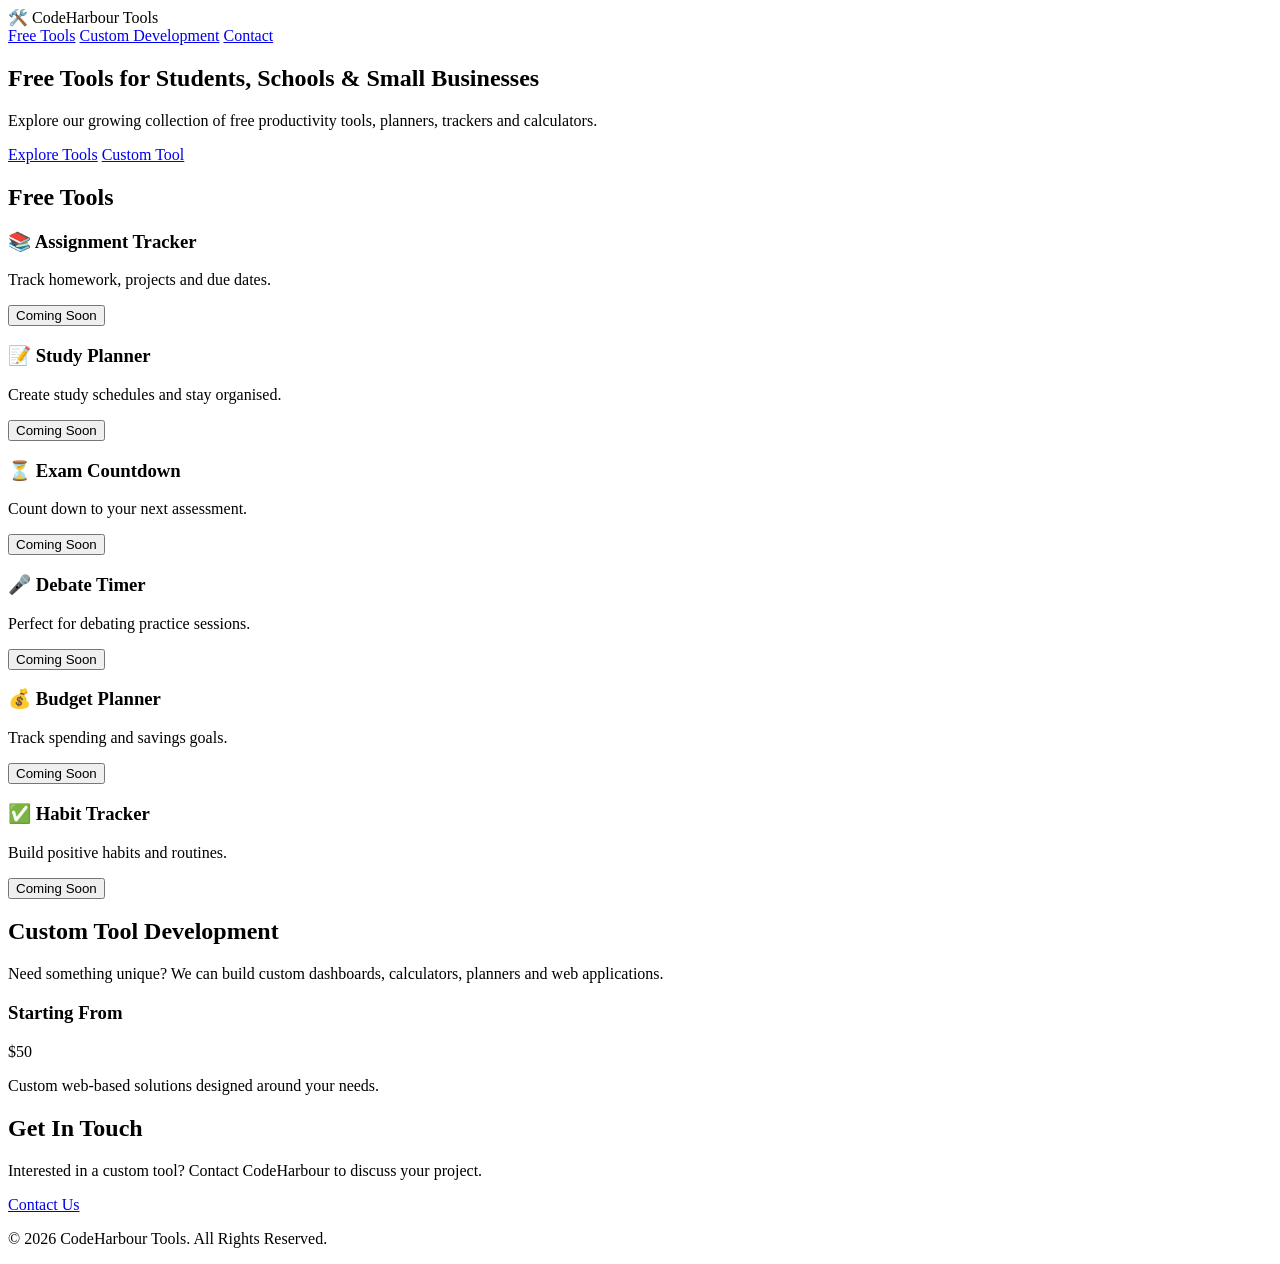
==== index.html @ 75b8cf24 "Create index.html" ====
<!DOCTYPE html>
<html lang="en">
<head>
    <meta charset="UTF-8">
    <meta name="viewport" content="width=device-width, initial-scale=1.0">
    <title>CodeHarbour Tools</title>
    <link rel="stylesheet" href="style.css">
</head>
<body>

    <header>
        <div class="logo">🛠️ CodeHarbour Tools</div>

        <nav>
            <a href="#tools">Free Tools</a>
            <a href="#custom">Custom Development</a>
            <a href="#contact">Contact</a>
        </nav>
    </header>

    <section class="hero">
        <h1>Free Tools for Students, Schools & Small Businesses</h1>

        <p>
            Explore our growing collection of free productivity tools,
            planners, trackers and calculators.
        </p>

        <div class="hero-buttons">
            <a href="#tools" class="btn">Explore Tools</a>
            <a href="#custom" class="btn secondary">Custom Tool</a>
        </div>
    </section>

    <section id="tools" class="section">
        <h2>Free Tools</h2>

        <div class="tool-grid">

            <div class="card">
                <h3>📚 Assignment Tracker</h3>
                <p>Track homework, projects and due dates.</p>
                <button>Coming Soon</button>
            </div>

            <div class="card">
                <h3>📝 Study Planner</h3>
                <p>Create study schedules and stay organised.</p>
                <button>Coming Soon</button>
            </div>

            <div class="card">
                <h3>⏳ Exam Countdown</h3>
                <p>Count down to your next assessment.</p>
                <button>Coming Soon</button>
            </div>

            <div class="card">
                <h3>🎤 Debate Timer</h3>
                <p>Perfect for debating practice sessions.</p>
                <button>Coming Soon</button>
            </div>

            <div class="card">
                <h3>💰 Budget Planner</h3>
                <p>Track spending and savings goals.</p>
                <button>Coming Soon</button>
            </div>

            <div class="card">
                <h3>✅ Habit Tracker</h3>
                <p>Build positive habits and routines.</p>
                <button>Coming Soon</button>
            </div>

        </div>
    </section>

    <section id="custom" class="section custom">
        <h2>Custom Tool Development</h2>

        <p>
            Need something unique? We can build custom dashboards,
            calculators, planners and web applications.
        </p>

        <div class="pricing-card">
            <h3>Starting From</h3>
            <div class="price">$50</div>
            <p>Custom web-based solutions designed around your needs.</p>
        </div>
    </section>

    <section id="contact" class="section">
        <h2>Get In Touch</h2>

        <p>
            Interested in a custom tool?
            Contact CodeHarbour to discuss your project.
        </p>

        <a class="contact-btn" href="mailto:your@email.com">
            Contact Us
        </a>
    </section>

    <footer>
        <p>© 2026 CodeHarbour Tools. All Rights Reserved.</p>
    </footer>

</body>
</html>
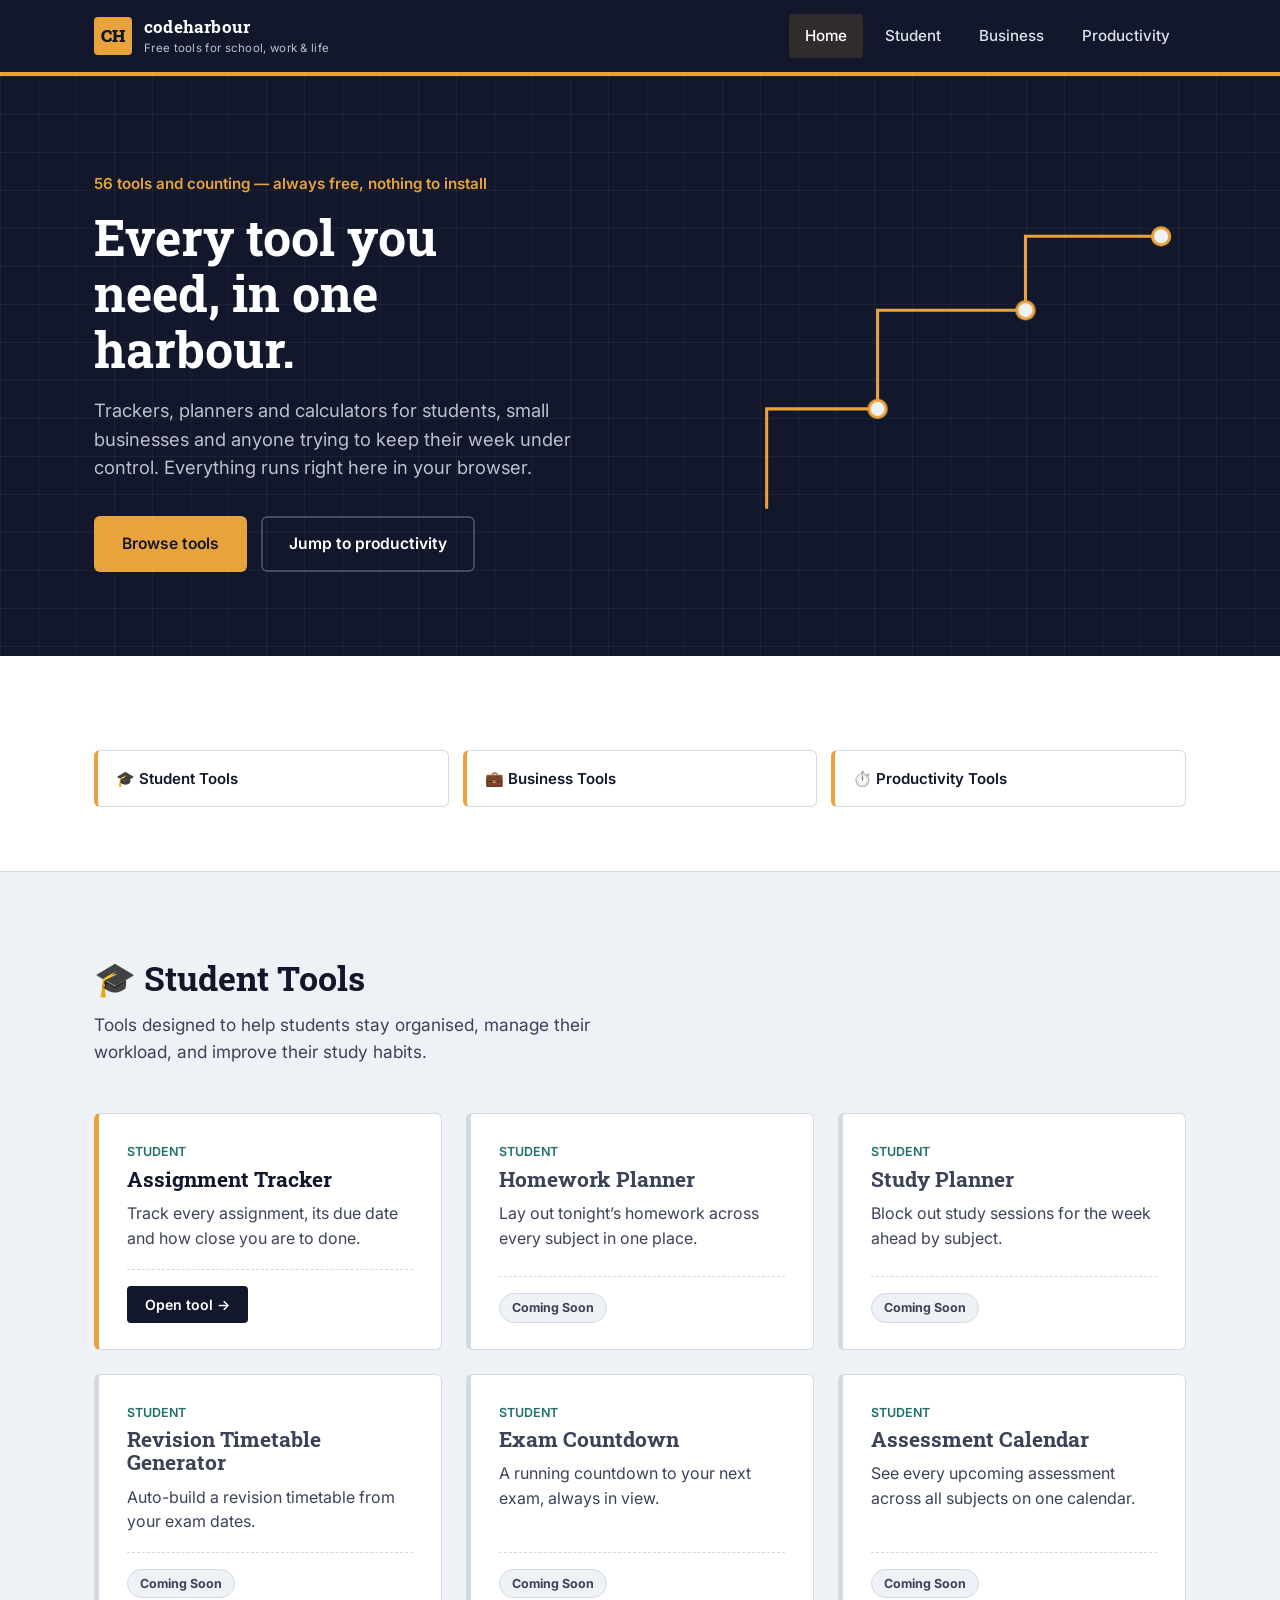
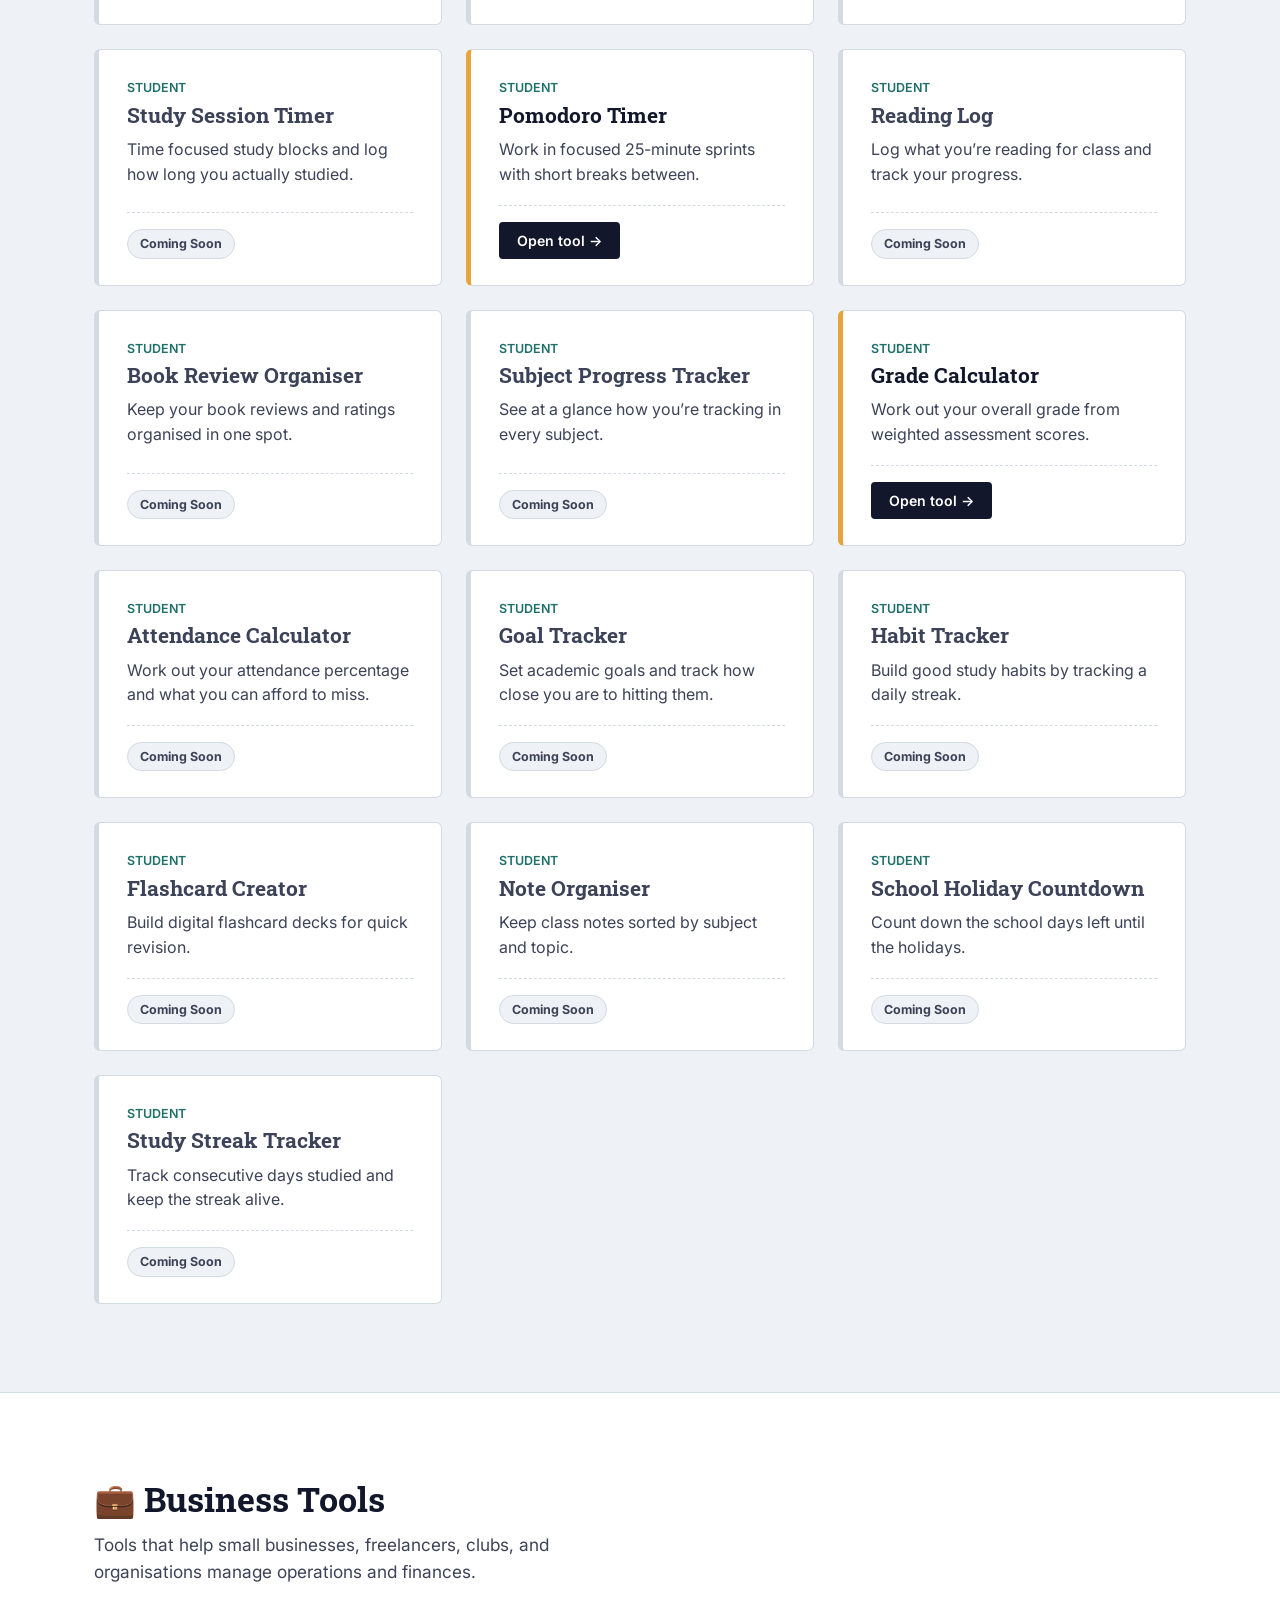
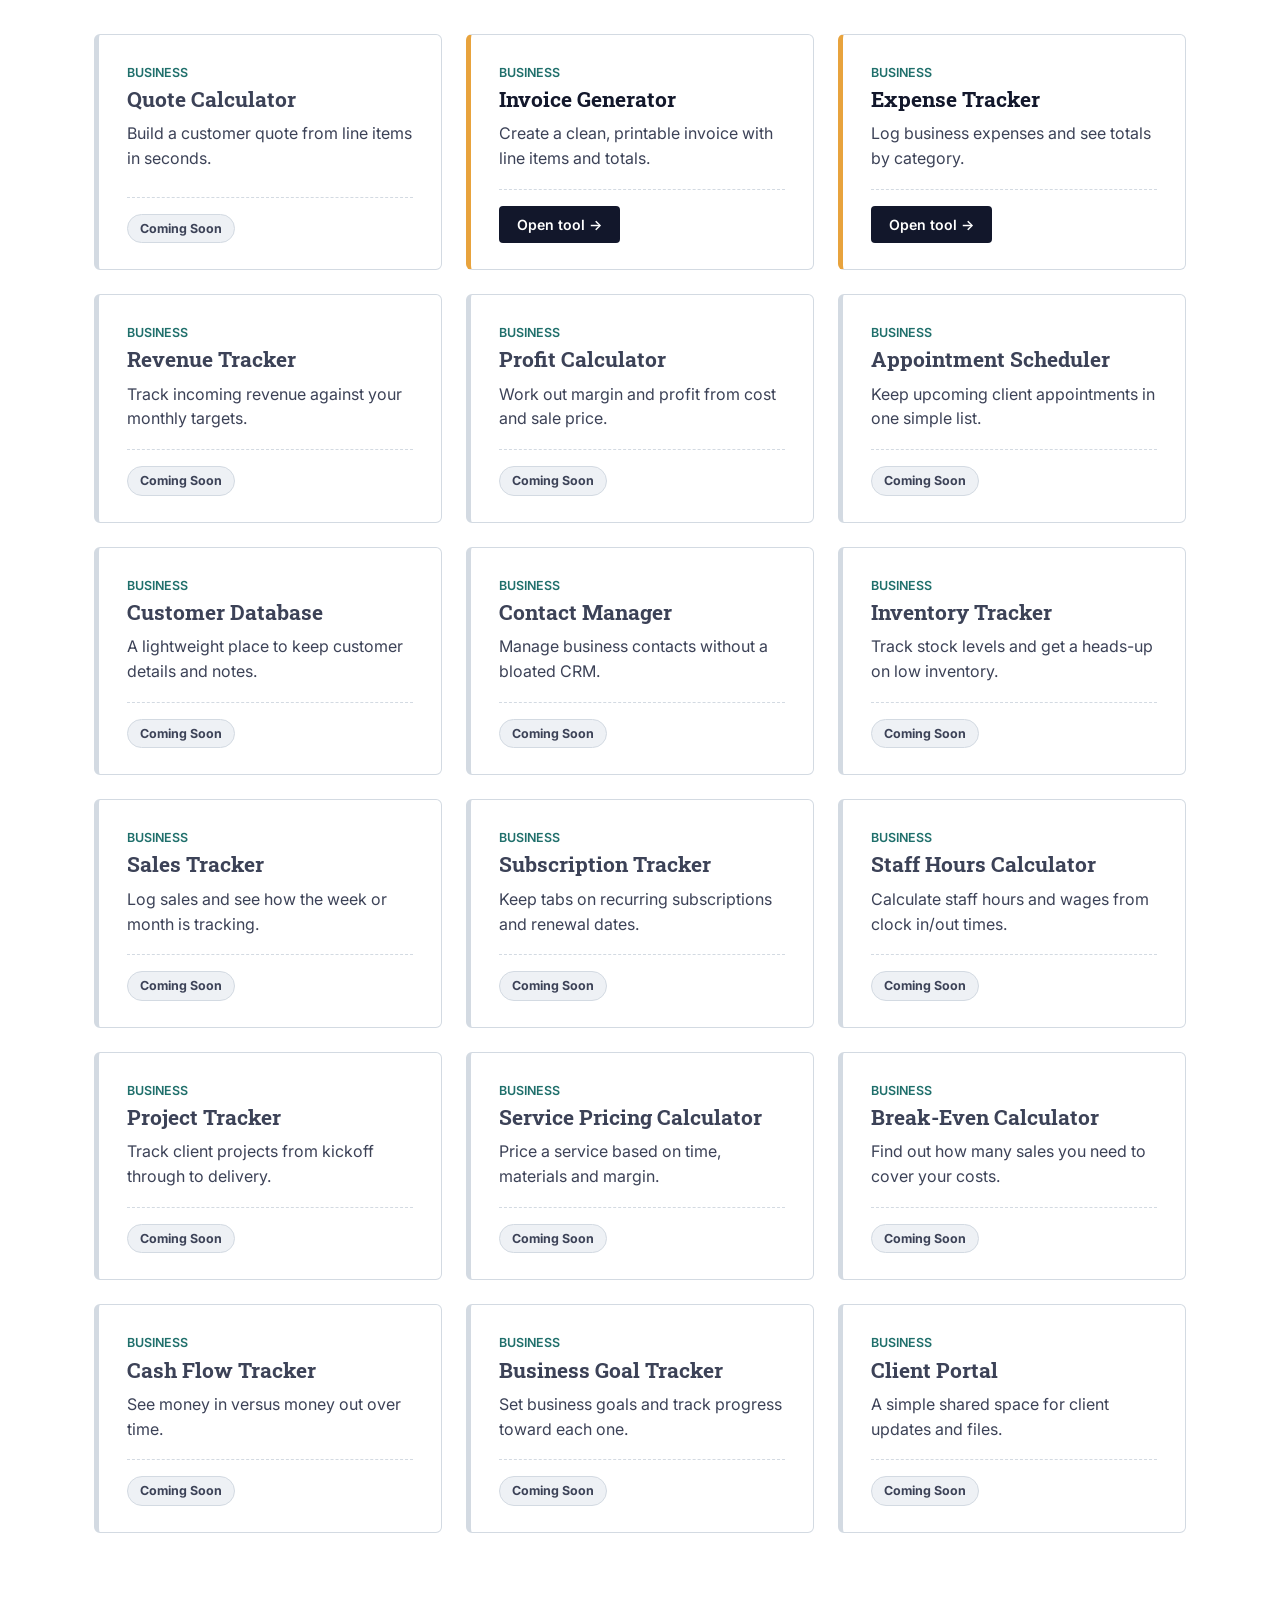
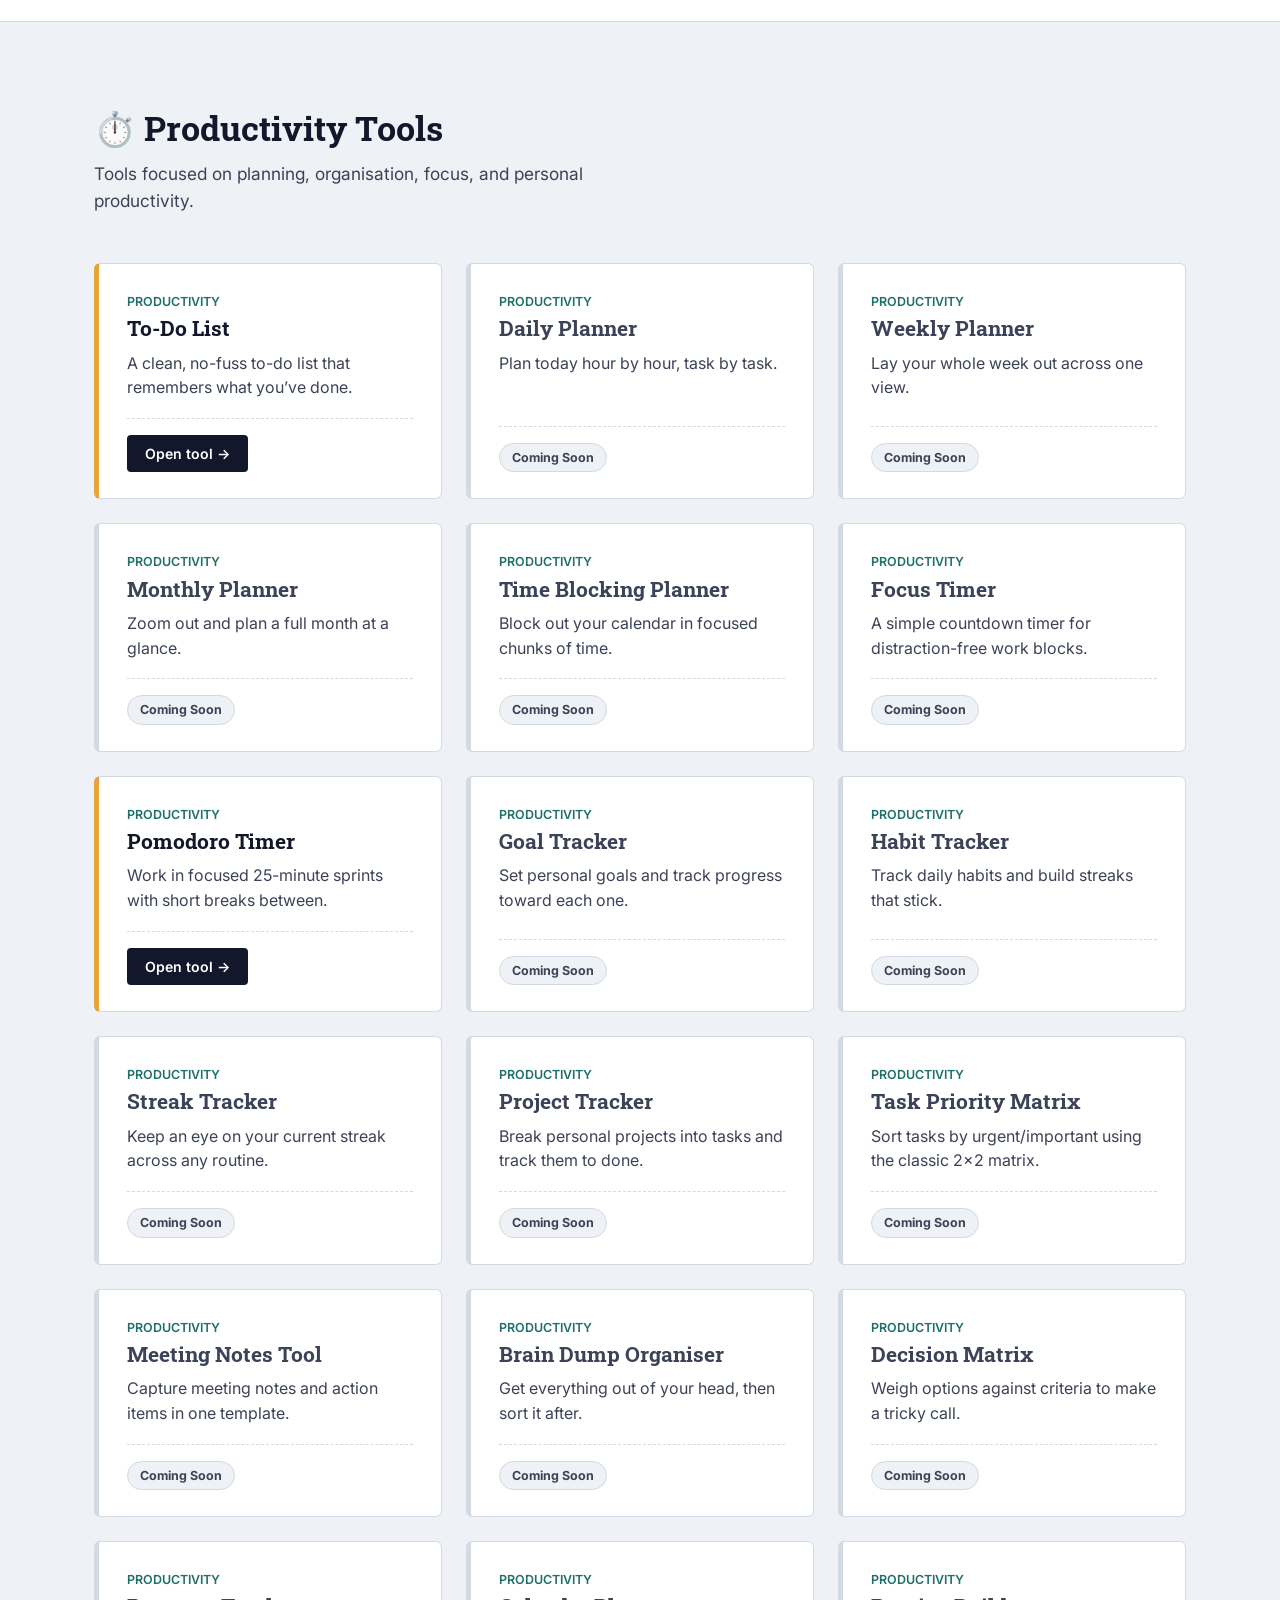
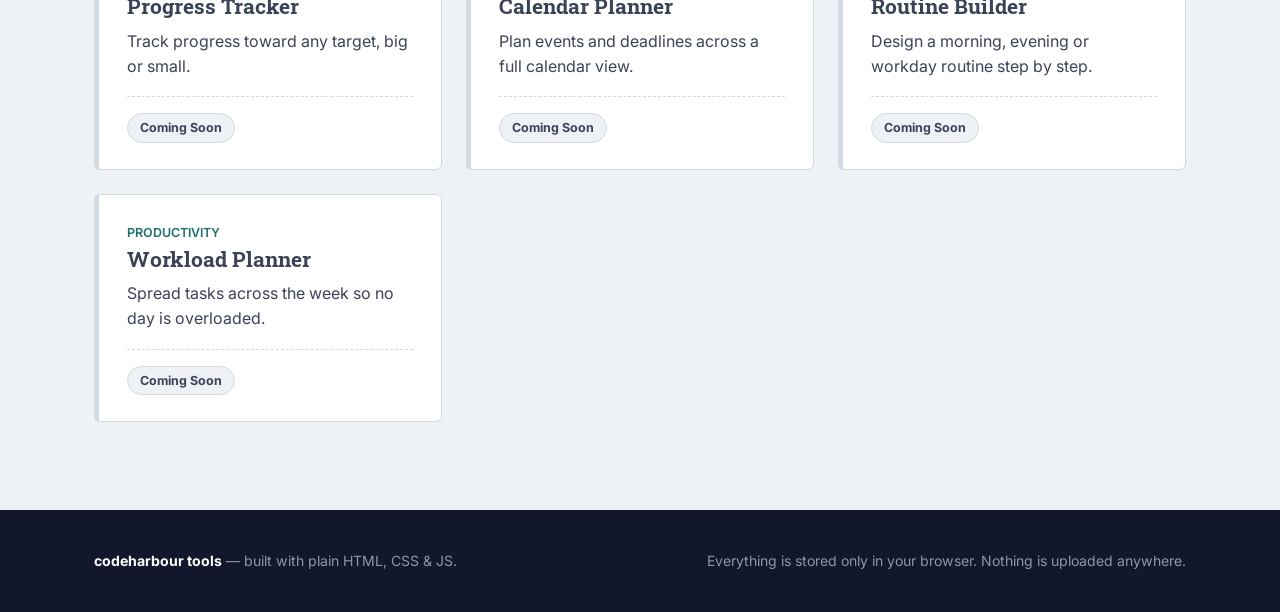
==== commit 37beb1a6: "Add files via upload" ====
--- a/index.html
+++ b/index.html
@@ -1,112 +1,116 @@
 <!DOCTYPE html>
 <html lang="en">
 <head>
-    <meta charset="UTF-8">
-    <meta name="viewport" content="width=device-width, initial-scale=1.0">
-    <title>CodeHarbour Tools</title>
-    <link rel="stylesheet" href="style.css">
+<meta charset="UTF-8">
+<meta name="viewport" content="width=device-width, initial-scale=1.0">
+<title>codeharbour tools — free trackers, planners &amp; calculators</title>
+<meta name="description" content="Free browser-based tools for students, small businesses and anyone who wants their day organised. No sign-up, nothing saved to a server.">
+<link rel="stylesheet" href="style.css">
 </head>
 <body>
 
-    <header>
-        <div class="logo">🛠️ CodeHarbour Tools</div>
+<header class="nameplate">
+    <div class="container">
+        <a href="#top" class="brand">
+            <span class="brand-mark">CH</span>
+            <span class="brand-name">codeharbour<span>Free tools for school, work &amp; life</span></span>
+        </a>
+        <button class="nav-toggle" aria-label="Open menu" aria-expanded="false">☰</button>
+        <ul class="nav-links">
+            <li><a href="#top" aria-current="page">Home</a></li>
+            <li><a href="#student">Student</a></li>
+            <li><a href="#business">Business</a></li>
+            <li><a href="#productivity">Productivity</a></li>
+        </ul>
+    </div>
+</header>
 
-        <nav>
-            <a href="#tools">Free Tools</a>
-            <a href="#custom">Custom Development</a>
-            <a href="#contact">Contact</a>
-        </nav>
-    </header>
+<section class="hero" id="top">
+    <div class="blueprint-grid" aria-hidden="true"></div>
+    <div class="container">
+        <div class="hero-copy">
+            <p class="eyebrow-note">56 tools and counting — always free, nothing to install</p>
+            <h1>Every tool you need, in one harbour.</h1>
+            <p class="lede">Trackers, planners and calculators for students, small businesses and anyone trying to keep their week under control. Everything runs right here in your browser.</p>
+            <div class="hero-buttons">
+                <a href="#student" class="btn btn-primary">Browse tools</a>
+                <a href="#productivity" class="btn btn-outline">Jump to productivity</a>
+            </div>
+        </div>
+        <div class="trace-wrap" aria-hidden="true">
+            <svg viewBox="0 0 360 300" xmlns="http://www.w3.org/2000/svg">
+                <path class="trace-line" d="M20 260 L20 180 L110 180 L110 100 L230 100 L230 40 L340 40" />
+                <circle class="trace-node n1" cx="110" cy="180" r="7"/>
+                <circle class="trace-node n2" cx="230" cy="100" r="7"/>
+                <circle class="trace-node n3" cx="340" cy="40" r="7"/>
+            </svg>
+        </div>
+    </div>
+</section>
 
-    <section class="hero">
-        <h1>Free Tools for Students, Schools & Small Businesses</h1>
+<section class="section-tight" style="background:var(--paper-raised); border-bottom:1px solid var(--line);">
+    <div class="container service-picker">
+        <div class="service-picker-grid">
+            <a href="#student">🎓 Student Tools</a>
+            <a href="#business">💼 Business Tools</a>
+            <a href="#productivity">⏱️ Productivity Tools</a>
+        </div>
+    </div>
+</section>
 
-        <p>
-            Explore our growing collection of free productivity tools,
-            planners, trackers and calculators.
-        </p>
+<section class="section" id="student">
+    <div class="container">
+        <div class="section-head">
+            <h2>🎓 Student Tools</h2>
+            <p>Tools designed to help students stay organised, manage their workload, and improve their study habits.</p>
+        </div>
+        <div class="ticket-grid" id="grid-student"></div>
+    </div>
+</section>
 
-        <div class="hero-buttons">
-            <a href="#tools" class="btn">Explore Tools</a>
-            <a href="#custom" class="btn secondary">Custom Tool</a>
+<section class="section" id="business" style="background:var(--paper-raised); border-top:1px solid var(--line); border-bottom:1px solid var(--line);">
+    <div class="container">
+        <div class="section-head">
+            <h2>💼 Business Tools</h2>
+            <p>Tools that help small businesses, freelancers, clubs, and organisations manage operations and finances.</p>
         </div>
-    </section>
+        <div class="ticket-grid" id="grid-business"></div>
+    </div>
+</section>
 
-    <section id="tools" class="section">
-        <h2>Free Tools</h2>
+<section class="section" id="productivity">
+    <div class="container">
+        <div class="section-head">
+            <h2>⏱️ Productivity Tools</h2>
+            <p>Tools focused on planning, organisation, focus, and personal productivity.</p>
+        </div>
+        <div class="ticket-grid" id="grid-productivity"></div>
+    </div>
+</section>
 
-        <div class="tool-grid">
+<footer>
+    <div class="container">
+        <div><strong>codeharbour tools</strong> — built with plain HTML, CSS &amp; JS.</div>
+        <div>Everything is stored only in your browser. Nothing is uploaded anywhere.</div>
+    </div>
+</footer>
 
-            <div class="card">
-                <h3>📚 Assignment Tracker</h3>
-                <p>Track homework, projects and due dates.</p>
-                <button>Coming Soon</button>
+<!-- ---------- Tool modal ---------- -->
+<div class="modal-overlay" id="modalOverlay">
+    <div class="modal-panel" role="dialog" aria-modal="true" aria-labelledby="modalTitle">
+        <div class="modal-head">
+            <div>
+                <div class="ticket-ref" id="modalRef">TOOL</div>
+                <h2 id="modalTitle">Tool name</h2>
             </div>
+            <button class="modal-close no-print" id="modalClose" aria-label="Close">✕</button>
+        </div>
+        <div class="modal-body" id="modalBody"></div>
+    </div>
+</div>
 
-            <div class="card">
-                <h3>📝 Study Planner</h3>
-                <p>Create study schedules and stay organised.</p>
-                <button>Coming Soon</button>
-            </div>
+<div class="toast" id="toast"></div>
 
-            <div class="card">
-                <h3>⏳ Exam Countdown</h3>
-                <p>Count down to your next assessment.</p>
-                <button>Coming Soon</button>
-            </div>
-
-            <div class="card">
-                <h3>🎤 Debate Timer</h3>
-                <p>Perfect for debating practice sessions.</p>
-                <button>Coming Soon</button>
-            </div>
-
-            <div class="card">
-                <h3>💰 Budget Planner</h3>
-                <p>Track spending and savings goals.</p>
-                <button>Coming Soon</button>
-            </div>
-
-            <div class="card">
-                <h3>✅ Habit Tracker</h3>
-                <p>Build positive habits and routines.</p>
-                <button>Coming Soon</button>
-            </div>
-
-        </div>
-    </section>
-
-    <section id="custom" class="section custom">
-        <h2>Custom Tool Development</h2>
-
-        <p>
-            Need something unique? We can build custom dashboards,
-            calculators, planners and web applications.
-        </p>
-
-        <div class="pricing-card">
-            <h3>Starting From</h3>
-            <div class="price">$50</div>
-            <p>Custom web-based solutions designed around your needs.</p>
-        </div>
-    </section>
-
-    <section id="contact" class="section">
-        <h2>Get In Touch</h2>
-
-        <p>
-            Interested in a custom tool?
-            Contact CodeHarbour to discuss your project.
-        </p>
-
-        <a class="contact-btn" href="mailto:your@email.com">
-            Contact Us
-        </a>
-    </section>
-
-    <footer>
-        <p>© 2026 CodeHarbour Tools. All Rights Reserved.</p>
-    </footer>
-
+<script src="tools.js"></script>
 </body>
 </html>
--- a/style.css
+++ b/style.css
@@ -0,0 +1,1496 @@
+@import url('https://fonts.googleapis.com/css2?family=Roboto+Slab:wght@500;700;900&family=Inter:wght@400;500;600&display=swap');
+
+:root{
+    --ink:#12172B;
+    --ink-soft:#3C4257;
+    --paper:#EEF1F5;
+    --paper-raised:#FFFFFF;
+    --amber:#E8A33D;
+    --amber-deep:#C87F1F;
+    --teal:#1F6F6B;
+    --line:#D3DAE2;
+    --radius:6px;
+    --container:1140px;
+}
+
+*,*::before,*::after{ box-sizing:border-box; }
+
+html{ scroll-behavior:smooth; }
+
+body{
+    margin:0;
+    background:var(--paper);
+    color:var(--ink);
+    font-family:'Inter',Arial,sans-serif;
+    font-size:16px;
+    line-height:1.55;
+    -webkit-font-smoothing:antialiased;
+}
+
+h1,h2,h3{
+    font-family:'Roboto Slab',Georgia,serif;
+    font-weight:700;
+    line-height:1.12;
+    margin:0;
+    color:var(--ink);
+}
+
+p{ margin:0; color:var(--ink-soft); max-width:62ch; }
+
+a{ color:inherit; }
+
+.container{
+    max-width:var(--container);
+    margin:0 auto;
+    padding:0 24px;
+}
+
+:focus-visible{
+    outline:3px solid var(--amber-deep);
+    outline-offset:2px;
+}
+
+/* ---------- Nameplate nav ---------- */
+
+.nameplate{
+    background:var(--ink);
+    border-bottom:4px solid var(--amber);
+}
+
+.nameplate .container{
+    display:flex;
+    align-items:center;
+    justify-content:space-between;
+    padding-top:14px;
+    padding-bottom:14px;
+}
+
+.brand{
+    display:flex;
+    align-items:center;
+    gap:12px;
+    text-decoration:none;
+}
+
+.brand-mark{
+    width:38px;
+    height:38px;
+    background:var(--amber);
+    border-radius:4px;
+    display:flex;
+    align-items:center;
+    justify-content:center;
+    font-family:'Roboto Slab',serif;
+    font-weight:900;
+    color:var(--ink);
+    font-size:1.05rem;
+    flex-shrink:0;
+}
+
+.brand-name{
+    font-family:'Roboto Slab',serif;
+    font-weight:700;
+    color:#fff;
+    font-size:1.05rem;
+    letter-spacing:.2px;
+}
+
+.brand-name span{
+    display:block;
+    font-family:'Inter',sans-serif;
+    font-weight:400;
+    font-size:.72rem;
+    color:#B9C2CE;
+    letter-spacing:.3px;
+}
+
+.nav-links{
+    display:flex;
+    gap:6px;
+    list-style:none;
+    margin:0;
+    padding:0;
+}
+
+.nav-links a{
+    display:block;
+    padding:10px 16px;
+    color:#DCE2E8;
+    text-decoration:none;
+    font-size:.95rem;
+    font-weight:500;
+    border-radius:4px;
+    transition:background .15s ease, color .15s ease;
+}
+
+.nav-links a:hover,
+.nav-links a[aria-current="page"]{
+    background:rgba(232,163,61,0.14);
+    color:#fff;
+}
+
+.nav-toggle{
+    display:none;
+    background:none;
+    border:1px solid #3C4257;
+    border-radius:4px;
+    color:#fff;
+    width:42px;
+    height:38px;
+    font-size:1.2rem;
+    cursor:pointer;
+}
+
+/* ---------- Hero ---------- */
+
+.hero{
+    position:relative;
+    background:var(--ink);
+    color:#fff;
+    overflow:hidden;
+    padding:96px 0 84px;
+}
+
+.hero .blueprint-grid{
+    position:absolute;
+    inset:0;
+    background-image:
+        linear-gradient(rgba(255,255,255,0.045) 1px, transparent 1px),
+        linear-gradient(90deg, rgba(255,255,255,0.045) 1px, transparent 1px);
+    background-size:38px 38px;
+    pointer-events:none;
+}
+
+.hero .container{
+    position:relative;
+    display:grid;
+    grid-template-columns:1.15fr .85fr;
+    gap:48px;
+    align-items:center;
+}
+
+.hero-copy .eyebrow-note{
+    color:var(--amber);
+    font-weight:600;
+    font-size:.95rem;
+    margin-bottom:14px;
+}
+
+.hero h1{
+    font-size:3.1rem;
+    color:#fff;
+    max-width:14ch;
+}
+
+.hero p.lede{
+    color:#B9C2CE;
+    font-size:1.15rem;
+    margin-top:20px;
+    max-width:42ch;
+}
+
+.hero-buttons{
+    display:flex;
+    gap:14px;
+    margin-top:34px;
+    flex-wrap:wrap;
+}
+
+.btn{
+    display:inline-block;
+    padding:14px 26px;
+    border-radius:var(--radius);
+    text-decoration:none;
+    font-weight:600;
+    font-size:.98rem;
+    border:2px solid transparent;
+    transition:transform .12s ease, background .15s ease;
+}
+
+.btn:hover{ transform:translateY(-1px); }
+
+.btn-primary{ background:var(--amber); color:var(--ink); }
+.btn-primary:hover{ background:#f0b45a; }
+
+.btn-outline{ background:transparent; color:#fff; border-color:#454B5F; }
+.btn-outline:hover{ border-color:var(--amber); }
+
+/* Circuit trace SVG */
+.trace-wrap{ position:relative; }
+.trace-wrap svg{ width:100%; height:auto; display:block; }
+
+.trace-line{
+    fill:none;
+    stroke:var(--amber);
+    stroke-width:2.5;
+    stroke-linecap:round;
+    stroke-dasharray:900;
+    stroke-dashoffset:900;
+    animation:draw 2.4s ease forwards .3s;
+}
+
+.trace-node{
+    fill:var(--paper);
+    stroke:var(--amber);
+    stroke-width:2.5;
+    opacity:0;
+    animation:pop .5s ease forwards;
+}
+
+.trace-node.n1{ animation-delay:.9s; }
+.trace-node.n2{ animation-delay:1.5s; }
+.trace-node.n3{ animation-delay:2.1s; }
+
+@keyframes draw{ to{ stroke-dashoffset:0; } }
+@keyframes pop{ from{ opacity:0; transform:scale(.4); } to{ opacity:1; transform:scale(1); } }
+
+@media (prefers-reduced-motion:reduce){
+    .trace-line, .trace-node{ animation:none; stroke-dashoffset:0; opacity:1; }
+    html{ scroll-behavior:auto; }
+}
+
+/* ---------- Preview / section headers ---------- */
+
+.section{ padding:88px 0; }
+.section-tight{ padding:64px 0; }
+
+.section-head{
+    max-width:56ch;
+    margin-bottom:48px;
+}
+
+.section-head h2{ font-size:2.1rem; }
+.section-head p{ margin-top:14px; font-size:1.08rem; }
+
+.page-header{
+    background:var(--ink);
+    color:#fff;
+    padding:64px 0 56px;
+    border-bottom:4px solid var(--amber);
+}
+
+.page-header h1{ color:#fff; font-size:2.6rem; }
+.page-header p{ color:#B9C2CE; margin-top:12px; font-size:1.08rem; }
+
+/* ---------- Service tickets (cards) ---------- */
+
+.ticket-grid{
+    display:grid;
+    grid-template-columns:repeat(auto-fit,minmax(280px,1fr));
+    gap:24px;
+}
+
+.ticket{
+    background:var(--paper-raised);
+    border:1px solid var(--line);
+    border-left:5px solid var(--amber);
+    border-radius:var(--radius);
+    padding:28px 28px 26px;
+}
+
+.ticket h3{ font-size:1.3rem; }
+.ticket h2{ font-size:1.3rem; }
+
+.ticket .ticket-ref{
+    font-size:.78rem;
+    color:var(--teal);
+    font-weight:600;
+    margin-bottom:6px;
+}
+
+.ticket p{ margin-top:10px; }
+
+.ticket ul{
+    margin:16px 0 0;
+    padding-left:0;
+    list-style:none;
+    border-top:1px dashed var(--line);
+    padding-top:14px;
+}
+
+.ticket li{
+    position:relative;
+    padding-left:20px;
+    margin-bottom:8px;
+    color:var(--ink-soft);
+    font-size:.94rem;
+}
+
+.ticket li::before{
+    content:"";
+    position:absolute;
+    left:0; top:8px;
+    width:8px; height:8px;
+    background:var(--teal);
+    border-radius:1px;
+}
+
+/* ---------- Pricing receipts ---------- */
+
+.receipt-grid{
+    display:grid;
+    grid-template-columns:repeat(auto-fit,minmax(260px,1fr));
+    gap:24px;
+    align-items:start;
+}
+
+.receipt{
+    background:var(--paper-raised);
+    border:1px solid var(--line);
+    border-radius:var(--radius);
+    position:relative;
+    padding:30px 28px 28px;
+}
+
+.receipt::before{
+    content:"";
+    position:absolute;
+    top:0; left:0; right:0;
+    height:6px;
+    background:repeating-linear-gradient(90deg, var(--paper) 0 8px, transparent 8px 16px);
+    background-color:var(--line);
+    border-radius:var(--radius) var(--radius) 0 0;
+}
+
+.receipt.featured{
+    border-color:var(--amber);
+    box-shadow:0 14px 30px -18px rgba(200,127,31,.55);
+}
+
+.receipt .tag{
+    display:inline-block;
+    background:var(--amber);
+    color:var(--ink);
+    font-size:.74rem;
+    font-weight:700;
+    padding:3px 10px;
+    border-radius:3px;
+    margin-bottom:14px;
+}
+
+.receipt h2{ font-size:1.2rem; }
+
+.receipt .price{
+    font-family:'Roboto Slab',serif;
+    font-size:2.1rem;
+    font-weight:700;
+    margin-top:10px;
+    color:var(--ink);
+}
+
+.receipt .price span{
+    font-family:'Inter',sans-serif;
+    font-size:.95rem;
+    font-weight:400;
+    color:var(--ink-soft);
+}
+
+.receipt p.desc{ margin-top:12px; }
+
+.receipt hr{
+    border:none;
+    border-top:1px dashed var(--line);
+    margin:20px 0;
+}
+
+.receipt ul{ list-style:none; margin:0; padding:0; }
+.receipt li{
+    display:flex;
+    justify-content:space-between;
+    gap:10px;
+    font-size:.92rem;
+    color:var(--ink-soft);
+    padding:6px 0;
+}
+
+/* ---------- How we work (real sequence) ---------- */
+
+.steps{
+    display:grid;
+    grid-template-columns:repeat(auto-fit,minmax(220px,1fr));
+    gap:28px;
+}
+
+.step{ position:relative; padding-left:2px; }
+
+.step .step-no{
+    font-family:'Roboto Slab',serif;
+    font-size:2.4rem;
+    color:var(--amber);
+    line-height:1;
+}
+
+.step h3{ margin-top:10px; font-size:1.1rem; }
+.step p{ margin-top:8px; font-size:.95rem; }
+
+/* ---------- Content / about ---------- */
+
+.content-block{ max-width:68ch; }
+.content-block p + p{ margin-top:18px; }
+
+.split{
+    display:grid;
+    grid-template-columns:1fr 1fr;
+    gap:56px;
+    align-items:start;
+}
+
+/* ---------- Form (intake ticket) ---------- */
+
+.intake{
+    max-width:640px;
+    background:var(--paper-raised);
+    border:1px solid var(--line);
+    border-radius:var(--radius);
+    padding:38px 36px;
+    position:relative;
+}
+
+.intake::before{
+    content:"";
+    position:absolute;
+    top:0; left:0; right:0;
+    height:6px;
+    background:repeating-linear-gradient(90deg, var(--paper) 0 8px, transparent 8px 16px);
+    background-color:var(--line);
+    border-radius:var(--radius) var(--radius) 0 0;
+}
+
+.field{
+    display:flex;
+    flex-direction:column;
+    gap:6px;
+    margin-bottom:20px;
+}
+
+.field label{
+    font-size:.88rem;
+    font-weight:600;
+    color:var(--ink);
+}
+
+input,select,textarea{
+    padding:13px 14px;
+    border:1px solid var(--line);
+    border-radius:4px;
+    font-family:'Inter',sans-serif;
+    font-size:.98rem;
+    background:var(--paper);
+    color:var(--ink);
+}
+
+textarea{ min-height:120px; resize:vertical; }
+
+input:focus,select:focus,textarea:focus{
+    outline:2px solid var(--teal);
+    outline-offset:1px;
+    background:#fff;
+}
+
+button[type="submit"]{
+    background:var(--ink);
+    color:#fff;
+    border:none;
+    padding:14px 28px;
+    border-radius:var(--radius);
+    font-weight:600;
+    font-size:.98rem;
+    cursor:pointer;
+    transition:background .15s ease;
+}
+
+button[type="submit"]:hover{ background:#232A45; }
+
+.form-note{
+    margin-top:18px;
+    font-size:.86rem;
+    color:var(--ink-soft);
+}
+
+.form-status{
+    margin-top:16px;
+    padding:12px 14px;
+    border-radius:4px;
+    font-size:.92rem;
+    display:none;
+}
+
+.form-status.show{ display:block; }
+.form-status.ok{ background:#E7F3EF; color:var(--teal); border:1px solid #BEDDD4; }
+
+/* ---------- Contact strip ---------- */
+
+.contact-strip{
+    display:grid;
+    grid-template-columns:repeat(auto-fit,minmax(180px,1fr));
+    gap:24px;
+    margin-top:44px;
+    padding-top:36px;
+    border-top:1px solid var(--line);
+}
+
+.contact-strip h3{ font-size:.95rem; }
+.contact-strip p{ margin-top:6px; font-size:.92rem; }
+
+/* ---------- Footer ---------- */
+
+footer{
+    background:var(--ink);
+    color:#8D96A8;
+    padding:40px 0;
+    font-size:.88rem;
+}
+
+footer .container{
+    display:flex;
+    justify-content:space-between;
+    flex-wrap:wrap;
+    gap:12px;
+}
+
+footer strong{ color:#fff; }
+
+/* ---------- Responsive ---------- */
+
+@media (max-width:860px){
+    .hero .container{ grid-template-columns:1fr; }
+    .hero h1{ font-size:2.4rem; max-width:none; }
+    .split{ grid-template-columns:1fr; gap:32px; }
+    .nav-links{
+        position:absolute;
+        top:100%; left:0; right:0;
+        background:var(--ink);
+        flex-direction:column;
+        padding:8px 24px 18px;
+        display:none;
+        border-bottom:4px solid var(--amber);
+    }
+    .nav-links.open{ display:flex; }
+    .nav-toggle{ display:block; }
+    .nameplate .container{ position:relative; }
+}
+
+@media (max-width:560px){
+    .hero{ padding:64px 0 56px; }
+    .hero h1{ font-size:2rem; }
+    .section{ padding:64px 0; }
+    .page-header{ padding:48px 0 40px; }
+    .page-header h1{ font-size:2rem; }
+}
+
+/* ---------- Nav auth buttons ---------- */
+
+.nav-auth{
+    display:flex;
+    align-items:center;
+    gap:10px;
+}
+
+.btn-nav{
+    padding:9px 16px;
+    border-radius:4px;
+    font-size:.88rem;
+    font-weight:600;
+    text-decoration:none;
+    cursor:pointer;
+    border:1px solid #3C4257;
+    background:transparent;
+    color:#DCE2E8;
+    font-family:'Inter',sans-serif;
+    transition:background .15s ease, border-color .15s ease;
+}
+
+.btn-nav:hover{ border-color:var(--amber); color:#fff; }
+
+.btn-nav.filled{
+    background:var(--amber);
+    color:var(--ink);
+    border-color:var(--amber);
+}
+
+.btn-nav.filled:hover{ background:#f0b45a; }
+
+/* ---------- Toast ---------- */
+
+.toast{
+    position:fixed;
+    left:50%;
+    bottom:28px;
+    transform:translate(-50%, 16px);
+    background:var(--ink);
+    color:#fff;
+    border:1px solid #3C4257;
+    border-left:4px solid var(--amber);
+    padding:14px 20px;
+    border-radius:6px;
+    font-size:.92rem;
+    box-shadow:0 16px 34px -14px rgba(0,0,0,.45);
+    opacity:0;
+    pointer-events:none;
+    transition:opacity .2s ease, transform .2s ease;
+    z-index:50;
+    max-width:min(90vw, 360px);
+}
+
+.toast.show{
+    opacity:1;
+    transform:translate(-50%, 0);
+}
+
+/* ---------- Widget cards (services) ---------- */
+
+.widget-card{
+    display:flex;
+    flex-direction:column;
+}
+
+.widget-card .ticket-ref{ display:flex; align-items:center; gap:8px; }
+
+.widget-card .code-chip{
+    width:26px; height:26px;
+    background:var(--ink);
+    color:var(--amber);
+    border-radius:4px;
+    display:inline-flex;
+    align-items:center;
+    justify-content:center;
+    font-family:'Roboto Slab',serif;
+    font-weight:700;
+    font-size:.72rem;
+}
+
+.widget-price-row{
+    margin-top:18px;
+    padding-top:14px;
+    border-top:1px dashed var(--line);
+    display:flex;
+    align-items:baseline;
+    justify-content:space-between;
+    gap:10px;
+}
+
+.widget-price{
+    font-family:'Roboto Slab',serif;
+    font-weight:700;
+    font-size:1.5rem;
+    color:var(--ink);
+}
+
+.widget-price small{
+    font-family:'Inter',sans-serif;
+    font-weight:400;
+    font-size:.72rem;
+    color:var(--ink-soft);
+    display:block;
+    margin-top:2px;
+}
+
+.widget-card .btn-quote{
+    margin-top:16px;
+    display:block;
+    text-align:center;
+    background:var(--ink);
+    color:#fff;
+    padding:12px;
+    border-radius:var(--radius);
+    text-decoration:none;
+    font-weight:600;
+    font-size:.92rem;
+    transition:background .15s ease;
+}
+
+.widget-card .btn-quote:hover{ background:#232A45; }
+
+/* ---------- Quote / configurator page ---------- */
+
+.quote-layout{
+    display:grid;
+    grid-template-columns:1.1fr .9fr;
+    gap:40px;
+    align-items:start;
+}
+
+.quote-service-head{
+    display:flex;
+    align-items:center;
+    gap:14px;
+    margin-bottom:8px;
+}
+
+.quote-service-head .code-chip{
+    width:44px; height:44px;
+    font-size:1rem;
+}
+
+.feature-list{
+    margin-top:24px;
+    display:flex;
+    flex-direction:column;
+    gap:2px;
+}
+
+.feature-row{
+    display:flex;
+    align-items:center;
+    justify-content:space-between;
+    gap:14px;
+    padding:14px 4px;
+    border-bottom:1px solid var(--line);
+    cursor:pointer;
+}
+
+.feature-row:last-child{ border-bottom:none; }
+
+.feature-row .feature-label{
+    display:flex;
+    align-items:flex-start;
+    gap:12px;
+    font-size:.96rem;
+    color:var(--ink);
+}
+
+.feature-row input[type="checkbox"]{
+    width:18px; height:18px;
+    margin-top:2px;
+    accent-color:var(--teal);
+    flex-shrink:0;
+}
+
+.feature-row .feature-add{
+    font-size:.9rem;
+    color:var(--teal);
+    font-weight:600;
+    white-space:nowrap;
+}
+
+.bullet-list{
+    list-style:none;
+    margin:22px 0 0;
+    padding:0;
+}
+
+.bullet-list li{
+    position:relative;
+    padding:10px 0 10px 20px;
+    border-bottom:1px solid var(--line);
+    color:var(--ink-soft);
+    font-size:.96rem;
+}
+
+.bullet-list li:last-child{ border-bottom:none; }
+
+.bullet-list li::before{
+    content:"";
+    position:absolute;
+    left:0; top:18px;
+    width:8px; height:8px;
+    background:var(--teal);
+    border-radius:1px;
+}
+
+.price-summary{
+    position:sticky;
+    top:24px;
+    background:var(--paper-raised);
+    border:1px solid var(--line);
+    border-radius:var(--radius);
+    padding:26px;
+}
+
+.price-summary h3{ font-size:1rem; }
+
+.price-summary .line{
+    display:flex;
+    justify-content:space-between;
+    font-size:.92rem;
+    color:var(--ink-soft);
+    padding:8px 0;
+}
+
+.price-summary .line.total{
+    border-top:1px dashed var(--line);
+    margin-top:8px;
+    padding-top:14px;
+    font-weight:700;
+    color:var(--ink);
+    font-size:1.05rem;
+}
+
+.price-summary .total-value{
+    font-family:'Roboto Slab',serif;
+}
+
+.price-summary .btn-primary{
+    width:100%;
+    text-align:center;
+    margin-top:18px;
+    border:none;
+    font-family:'Inter',sans-serif;
+}
+
+.service-picker{
+    margin-top:30px;
+}
+
+.service-picker-grid{
+    display:grid;
+    grid-template-columns:repeat(auto-fit,minmax(200px,1fr));
+    gap:14px;
+    margin-top:18px;
+}
+
+.service-picker-grid a{
+    display:block;
+    background:var(--paper-raised);
+    border:1px solid var(--line);
+    border-left:4px solid var(--amber);
+    border-radius:var(--radius);
+    padding:16px 18px;
+    text-decoration:none;
+    color:var(--ink);
+    font-weight:600;
+    font-size:.94rem;
+}
+
+.service-picker-grid a:hover{ border-left-color:var(--teal); }
+
+@media (max-width:860px){
+    .quote-layout{ grid-template-columns:1fr; }
+    .price-summary{ position:static; }
+}
+
+/* ---------- Form status: error variant ---------- */
+
+.form-status.err{
+    background:#FBEAEA;
+    color:#A5322A;
+    border:1px solid #F0C6C2;
+}
+
+/* ---------- Admin ledger table ---------- */
+
+.ledger-wrap{
+    background:var(--paper-raised);
+    border:1px solid var(--line);
+    border-radius:var(--radius);
+    overflow-x:auto;
+}
+
+.ledger-table{
+    width:100%;
+    border-collapse:collapse;
+    min-width:720px;
+}
+
+.ledger-table th{
+    text-align:left;
+    font-family:'Roboto Slab',serif;
+    font-weight:700;
+    font-size:.85rem;
+    color:var(--ink);
+    padding:14px 18px;
+    border-bottom:2px solid var(--ink);
+    background:var(--paper);
+    white-space:nowrap;
+}
+
+.ledger-table td{
+    padding:14px 18px;
+    border-bottom:1px solid var(--line);
+    font-size:.92rem;
+    color:var(--ink-soft);
+    vertical-align:top;
+}
+
+.ledger-table td:first-child{ color:var(--ink); font-weight:600; }
+
+.ledger-table tr:last-child td{ border-bottom:none; }
+
+.ledger-table td:nth-child(4){ max-width:360px; white-space:pre-wrap; }
+
+.empty-state{
+    display:none;
+    padding:40px;
+    text-align:center;
+    color:var(--ink-soft);
+    font-size:.95rem;
+}
+
+.empty-state.show{ display:block; }
+
+/* ---------- Tag / bubble input (quote page extras) ---------- */
+
+.tag-input-wrap{
+    margin-top:26px;
+    padding-top:22px;
+    border-top:1px dashed var(--line);
+}
+
+.tag-input-wrap label{
+    font-size:.88rem;
+    font-weight:600;
+    color:var(--ink);
+    display:block;
+    margin-bottom:8px;
+}
+
+.tag-input-row{
+    display:flex;
+    gap:10px;
+}
+
+.tag-input-row input{
+    flex:1;
+}
+
+.tag-input-row button{
+    background:var(--teal);
+    color:#fff;
+    border:none;
+    padding:0 20px;
+    border-radius:4px;
+    font-weight:600;
+    font-size:.9rem;
+    cursor:pointer;
+}
+
+.tag-bubbles{
+    display:flex;
+    flex-wrap:wrap;
+    gap:8px;
+    margin-top:14px;
+}
+
+.tag-bubble{
+    display:inline-flex;
+    align-items:center;
+    gap:8px;
+    background:var(--paper);
+    border:1px solid var(--line);
+    border-radius:999px;
+    padding:7px 8px 7px 14px;
+    font-size:.88rem;
+    color:var(--ink);
+}
+
+.tag-bubble button{
+    background:var(--ink);
+    color:#fff;
+    border:none;
+    width:18px;
+    height:18px;
+    border-radius:50%;
+    font-size:.72rem;
+    line-height:1;
+    cursor:pointer;
+    display:flex;
+    align-items:center;
+    justify-content:center;
+}
+
+/* ---------- Status pills ---------- */
+
+.status-pill{
+    display:inline-block;
+    padding:4px 12px;
+    border-radius:999px;
+    font-size:.78rem;
+    font-weight:700;
+    text-transform:capitalize;
+}
+
+.status-pending{ background:#FDF1DC; color:var(--amber-deep); }
+.status-in_progress{ background:#E4EEFB; color:#2A5FA5; }
+.status-completed{ background:#E7F3EF; color:var(--teal); }
+.status-cancelled{ background:#FBEAEA; color:#A5322A; }
+
+/* ---------- Nav badge ---------- */
+
+.nav-badge{
+    display:inline-flex;
+    align-items:center;
+    justify-content:center;
+    min-width:18px;
+    height:18px;
+    padding:0 5px;
+    background:#C0392B;
+    color:#fff;
+    border-radius:999px;
+    font-size:.68rem;
+    font-weight:700;
+    margin-left:6px;
+    vertical-align:middle;
+}
+
+/* ---------- Order cards ---------- */
+
+.order-card{
+    background:var(--paper-raised);
+    border:1px solid var(--line);
+    border-left:4px solid var(--teal);
+    border-radius:var(--radius);
+    padding:20px 22px;
+    display:flex;
+    justify-content:space-between;
+    align-items:flex-start;
+    gap:16px;
+    flex-wrap:wrap;
+    margin-bottom:14px;
+    text-decoration:none;
+    color:inherit;
+}
+
+.order-card:hover{ border-left-color:var(--amber); }
+
+.order-card .order-main h3{ font-size:1.05rem; }
+.order-card .order-main p{ margin-top:4px; font-size:.86rem; }
+
+.order-card .order-side{
+    display:flex;
+    align-items:center;
+    gap:10px;
+    flex-shrink:0;
+}
+
+.section-subhead{
+    font-family:'Roboto Slab',serif;
+    font-size:1.2rem;
+    margin:36px 0 16px;
+}
+
+.section-subhead:first-child{ margin-top:0; }
+
+.empty-note{
+    color:var(--ink-soft);
+    font-size:.92rem;
+    padding:16px 0;
+}
+
+/* ---------- Chat thread ---------- */
+
+.chat-wrap{
+    background:var(--paper-raised);
+    border:1px solid var(--line);
+    border-radius:var(--radius);
+    display:flex;
+    flex-direction:column;
+    height:480px;
+    max-width:640px;
+}
+
+.chat-messages{
+    flex:1;
+    overflow-y:auto;
+    padding:20px;
+    display:flex;
+    flex-direction:column;
+    gap:12px;
+}
+
+.chat-bubble{
+    max-width:78%;
+    padding:10px 14px;
+    border-radius:12px;
+    font-size:.92rem;
+    line-height:1.4;
+}
+
+.chat-bubble .chat-meta{
+    display:block;
+    font-size:.72rem;
+    margin-top:4px;
+    opacity:.7;
+}
+
+.chat-bubble.mine{
+    align-self:flex-end;
+    background:var(--ink);
+    color:#fff;
+    border-bottom-right-radius:2px;
+}
+
+.chat-bubble.theirs{
+    align-self:flex-start;
+    background:var(--paper);
+    color:var(--ink);
+    border-bottom-left-radius:2px;
+}
+
+.chat-form{
+    display:flex;
+    gap:10px;
+    padding:14px;
+    border-top:1px solid var(--line);
+}
+
+.chat-form textarea{
+    flex:1;
+    min-height:44px;
+    max-height:100px;
+    resize:vertical;
+}
+
+.chat-form button{
+    background:var(--ink);
+    color:#fff;
+    border:none;
+    padding:0 22px;
+    border-radius:4px;
+    font-weight:600;
+    cursor:pointer;
+}
+
+.order-detail-head{
+    display:flex;
+    justify-content:space-between;
+    align-items:center;
+    flex-wrap:wrap;
+    gap:14px;
+    margin-bottom:24px;
+}
+
+.status-select{
+    padding:9px 12px;
+    border-radius:4px;
+    border:1px solid var(--line);
+    font-size:.9rem;
+}
+
+/* ---------- Admin create-order form ---------- */
+
+.inline-form{
+    background:var(--paper-raised);
+    border:1px solid var(--line);
+    border-radius:var(--radius);
+    padding:24px;
+    display:grid;
+    grid-template-columns:repeat(auto-fit,minmax(180px,1fr));
+    gap:14px;
+    align-items:end;
+    margin-bottom:32px;
+}
+
+.inline-form .field{ margin-bottom:0; }
+
+.inline-form button{
+    background:var(--teal);
+    color:#fff;
+    border:none;
+    padding:13px;
+    border-radius:4px;
+    font-weight:600;
+    cursor:pointer;
+    height:fit-content;
+}
+
+.admin-orders-table{
+    width:100%;
+    border-collapse:collapse;
+}
+
+.admin-orders-table th{
+    text-align:left;
+    font-family:'Roboto Slab',serif;
+    font-size:.82rem;
+    padding:12px 14px;
+    border-bottom:2px solid var(--ink);
+    background:var(--paper);
+}
+
+.admin-orders-table td{
+    padding:12px 14px;
+    border-bottom:1px solid var(--line);
+    font-size:.9rem;
+    color:var(--ink-soft);
+}
+
+.admin-orders-table a{ color:var(--teal); font-weight:600; }
+
+/* =====================================================================
+   codeharbour tools — additions on top of the base TechIndustries theme
+   ===================================================================== */
+
+/* ---------- Tool tickets (grid cards) ---------- */
+
+.tool-ticket{
+    display:flex;
+    flex-direction:column;
+}
+
+.tool-ticket p{ flex:1; }
+
+.tool-ticket-foot{
+    margin-top:18px;
+    padding-top:16px;
+    border-top:1px dashed var(--line);
+    display:flex;
+    align-items:center;
+    justify-content:space-between;
+    gap:10px;
+}
+
+.tool-ticket.soon{ border-left-color:var(--line); }
+.tool-ticket.soon h3{ color:var(--ink-soft); }
+
+.tool-open-btn{
+    background:var(--ink);
+    color:#fff;
+    border:none;
+    padding:10px 18px;
+    border-radius:4px;
+    font-weight:600;
+    font-size:.88rem;
+    cursor:pointer;
+    font-family:'Inter',sans-serif;
+    transition:background .15s ease;
+}
+
+.tool-open-btn:hover{ background:#232A45; }
+
+.status-soon{ background:#EEF1F5; color:var(--ink-soft); border:1px solid var(--line); }
+
+/* ---------- Modal ---------- */
+
+.modal-overlay{
+    position:fixed;
+    inset:0;
+    background:rgba(18,23,43,.6);
+    display:none;
+    align-items:center;
+    justify-content:center;
+    padding:20px;
+    z-index:100;
+}
+
+.modal-overlay.open{ display:flex; }
+
+.modal-panel{
+    background:var(--paper-raised);
+    border-radius:var(--radius);
+    width:100%;
+    max-width:640px;
+    max-height:88vh;
+    overflow-y:auto;
+    box-shadow:0 30px 70px -20px rgba(0,0,0,.5);
+    position:relative;
+}
+
+.modal-panel::before{
+    content:"";
+    position:sticky;
+    display:block;
+    top:0; left:0; right:0;
+    height:6px;
+    background:repeating-linear-gradient(90deg, var(--paper) 0 8px, transparent 8px 16px);
+    background-color:var(--amber);
+    z-index:1;
+}
+
+.modal-head{
+    display:flex;
+    align-items:flex-start;
+    justify-content:space-between;
+    gap:16px;
+    padding:26px 28px 18px;
+    border-bottom:1px solid var(--line);
+}
+
+.modal-head h2{ font-size:1.4rem; margin-top:4px; }
+
+.modal-close{
+    background:var(--paper);
+    border:1px solid var(--line);
+    color:var(--ink);
+    width:34px;
+    height:34px;
+    border-radius:4px;
+    font-size:1rem;
+    cursor:pointer;
+    flex-shrink:0;
+}
+
+.modal-close:hover{ border-color:var(--amber-deep); }
+
+.modal-body{ padding:26px 28px 30px; }
+
+/* ---------- Shared tool widget bits ---------- */
+
+.tool-row{
+    display:grid;
+    grid-template-columns:repeat(auto-fit,minmax(140px,1fr));
+    gap:14px;
+}
+
+.tool-actions{
+    display:flex;
+    gap:10px;
+    flex-wrap:wrap;
+    margin-top:4px;
+}
+
+.tool-stat-row{
+    display:grid;
+    grid-template-columns:repeat(auto-fit,minmax(120px,1fr));
+    gap:14px;
+    margin-bottom:22px;
+}
+
+.tool-stat{
+    background:var(--paper);
+    border:1px solid var(--line);
+    border-radius:var(--radius);
+    padding:14px 16px;
+    text-align:center;
+}
+
+.tool-stat .num{
+    font-family:'Roboto Slab',serif;
+    font-weight:700;
+    font-size:1.6rem;
+    color:var(--ink);
+    display:block;
+}
+
+.tool-stat .lbl{
+    font-size:.76rem;
+    color:var(--ink-soft);
+    text-transform:uppercase;
+    letter-spacing:.4px;
+}
+
+.item-list{ display:flex; flex-direction:column; gap:10px; margin-top:20px; }
+
+.item-row{
+    display:flex;
+    align-items:center;
+    gap:12px;
+    background:var(--paper);
+    border:1px solid var(--line);
+    border-left:4px solid var(--teal);
+    border-radius:4px;
+    padding:12px 14px;
+}
+
+.item-row.done{ border-left-color:var(--line); opacity:.6; }
+.item-row.done .item-main strong{ text-decoration:line-through; }
+
+.item-row .item-main{ flex:1; min-width:0; }
+.item-row .item-main strong{ display:block; font-size:.96rem; color:var(--ink); }
+.item-row .item-main span{ display:block; font-size:.8rem; color:var(--ink-soft); margin-top:2px; }
+
+.item-row .item-check{ width:18px; height:18px; accent-color:var(--teal); flex-shrink:0; }
+
+.item-del{
+    background:none;
+    border:none;
+    color:#A5322A;
+    font-size:1rem;
+    cursor:pointer;
+    flex-shrink:0;
+    width:28px; height:28px;
+    border-radius:4px;
+}
+
+.item-del:hover{ background:#FBEAEA; }
+
+.tool-table{ width:100%; border-collapse:collapse; margin-top:18px; font-size:.9rem; }
+.tool-table th{
+    text-align:left;
+    font-family:'Roboto Slab',serif;
+    font-size:.78rem;
+    padding:9px 8px;
+    border-bottom:2px solid var(--ink);
+    color:var(--ink);
+}
+.tool-table td{ padding:9px 8px; border-bottom:1px solid var(--line); color:var(--ink-soft); vertical-align:middle; }
+.tool-table td:first-child, .tool-table th:first-child{ padding-left:0; }
+.tool-table td:last-child, .tool-table th:last-child{ padding-right:0; text-align:right; }
+.tool-table input{ padding:7px 8px; font-size:.88rem; }
+
+.tool-mini-btn{
+    background:none;
+    border:1px solid var(--line);
+    color:var(--ink-soft);
+    border-radius:4px;
+    padding:5px 9px;
+    font-size:.8rem;
+    cursor:pointer;
+}
+.tool-mini-btn:hover{ border-color:#A5322A; color:#A5322A; }
+
+.timer-display{
+    font-family:'Roboto Slab',serif;
+    font-weight:700;
+    font-size:4rem;
+    text-align:center;
+    color:var(--ink);
+    margin:10px 0 4px;
+    letter-spacing:1px;
+}
+
+.timer-mode{
+    text-align:center;
+    font-size:.86rem;
+    font-weight:600;
+    color:var(--teal);
+    text-transform:uppercase;
+    letter-spacing:.6px;
+}
+
+.timer-controls{ display:flex; justify-content:center; gap:12px; margin-top:22px; flex-wrap:wrap; }
+
+.field-inline{ display:flex; align-items:center; gap:8px; }
+.field-inline label{ font-size:.86rem; color:var(--ink-soft); white-space:nowrap; }
+.field-inline input{ width:70px; padding:8px 10px; }
+
+.grade-total{
+    background:var(--paper);
+    border:1px solid var(--line);
+    border-radius:var(--radius);
+    padding:18px 20px;
+    text-align:center;
+    margin-bottom:20px;
+}
+
+.grade-total .big{
+    font-family:'Roboto Slab',serif;
+    font-weight:900;
+    font-size:2.6rem;
+    color:var(--ink);
+}
+
+.grade-total .weight-note{ font-size:.82rem; margin-top:4px; color:var(--ink-soft); }
+.grade-total .weight-note.warn{ color:var(--amber-deep); font-weight:600; }
+
+.invoice-preview{
+    background:var(--paper);
+    border:1px solid var(--line);
+    border-radius:var(--radius);
+    padding:20px;
+    margin-top:20px;
+    font-size:.9rem;
+}
+
+.invoice-preview .inv-total{
+    display:flex;
+    justify-content:space-between;
+    font-family:'Roboto Slab',serif;
+    font-weight:700;
+    font-size:1.2rem;
+    margin-top:10px;
+    padding-top:10px;
+    border-top:1px dashed var(--line);
+}
+
+@media print{
+    body *{ visibility:hidden; }
+    .modal-panel, .modal-panel *{ visibility:visible; }
+    .modal-panel{ position:absolute; top:0; left:0; width:100%; max-height:none; box-shadow:none; }
+    .no-print{ display:none !important; }
+}
+
+@media (max-width:560px){
+    .timer-display{ font-size:2.8rem; }
+    .modal-head{ padding:20px 20px 14px; }
+    .modal-body{ padding:20px 20px 26px; }
+}
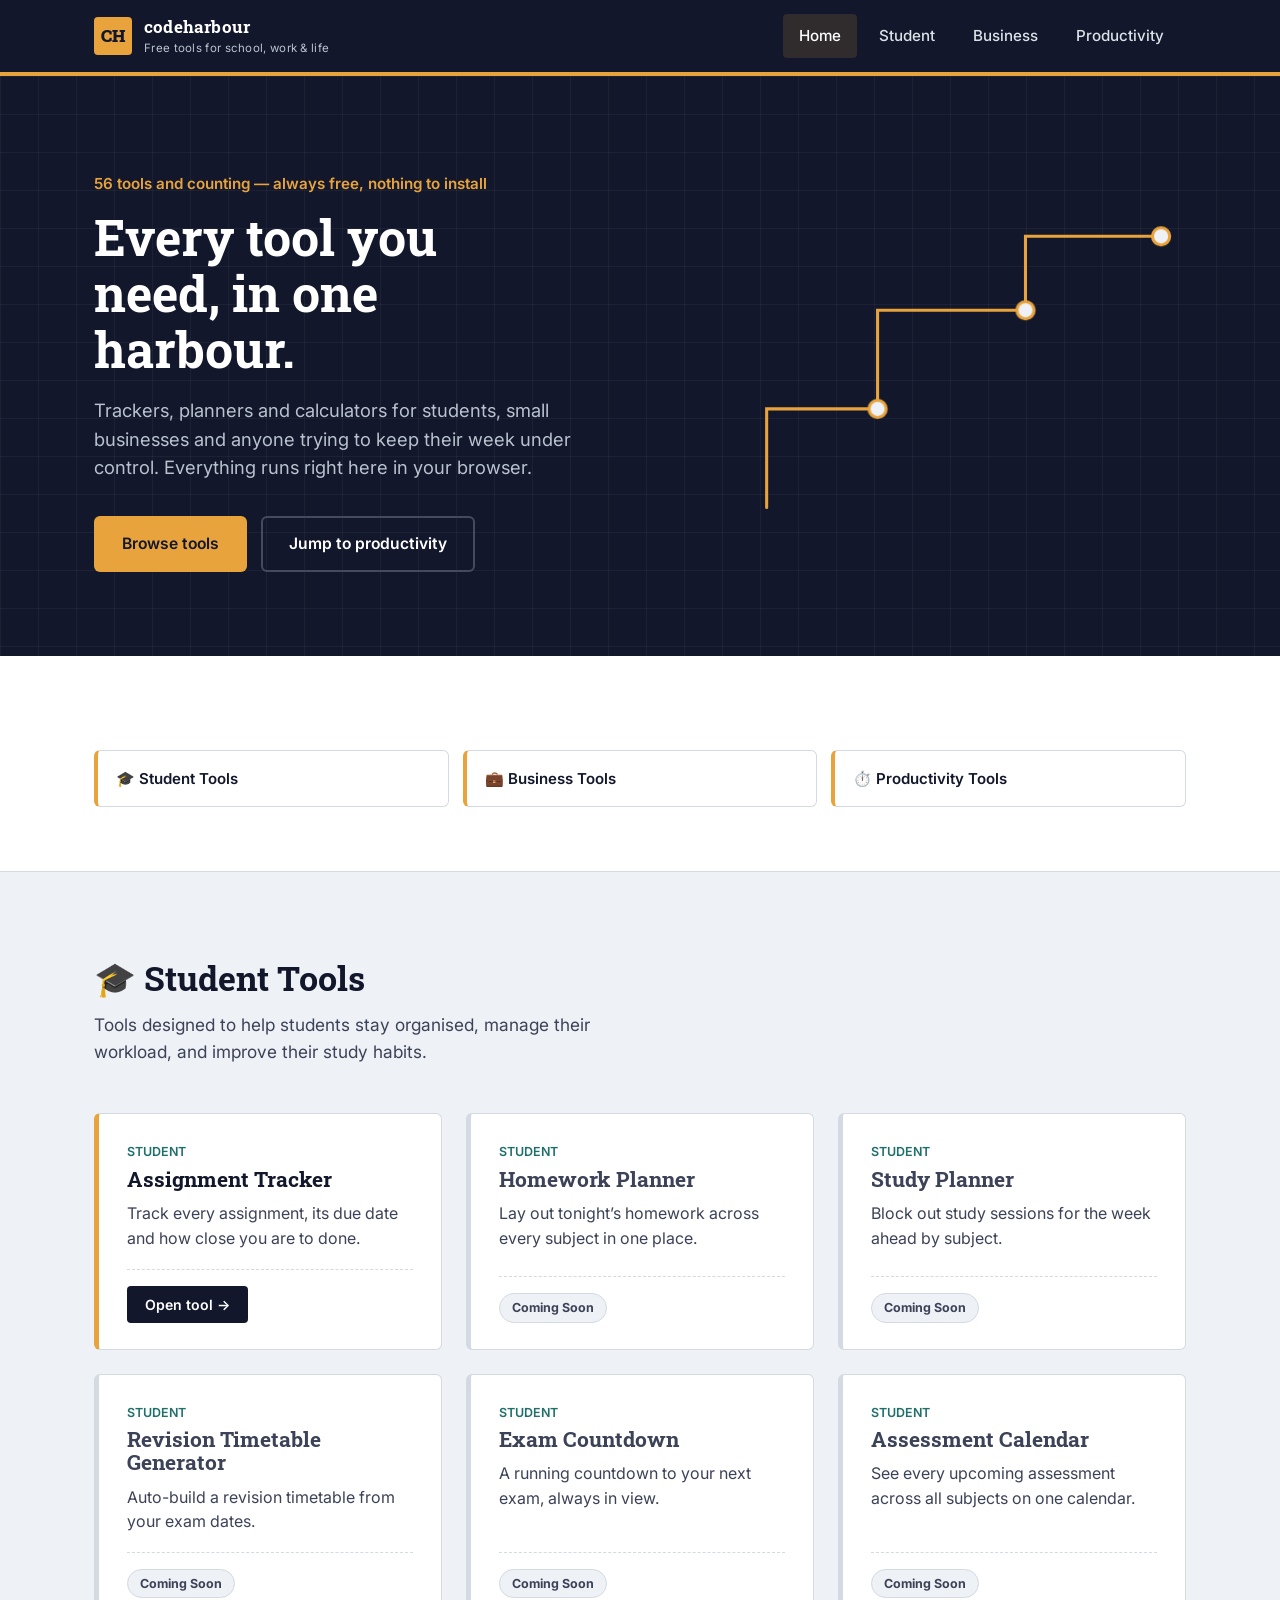
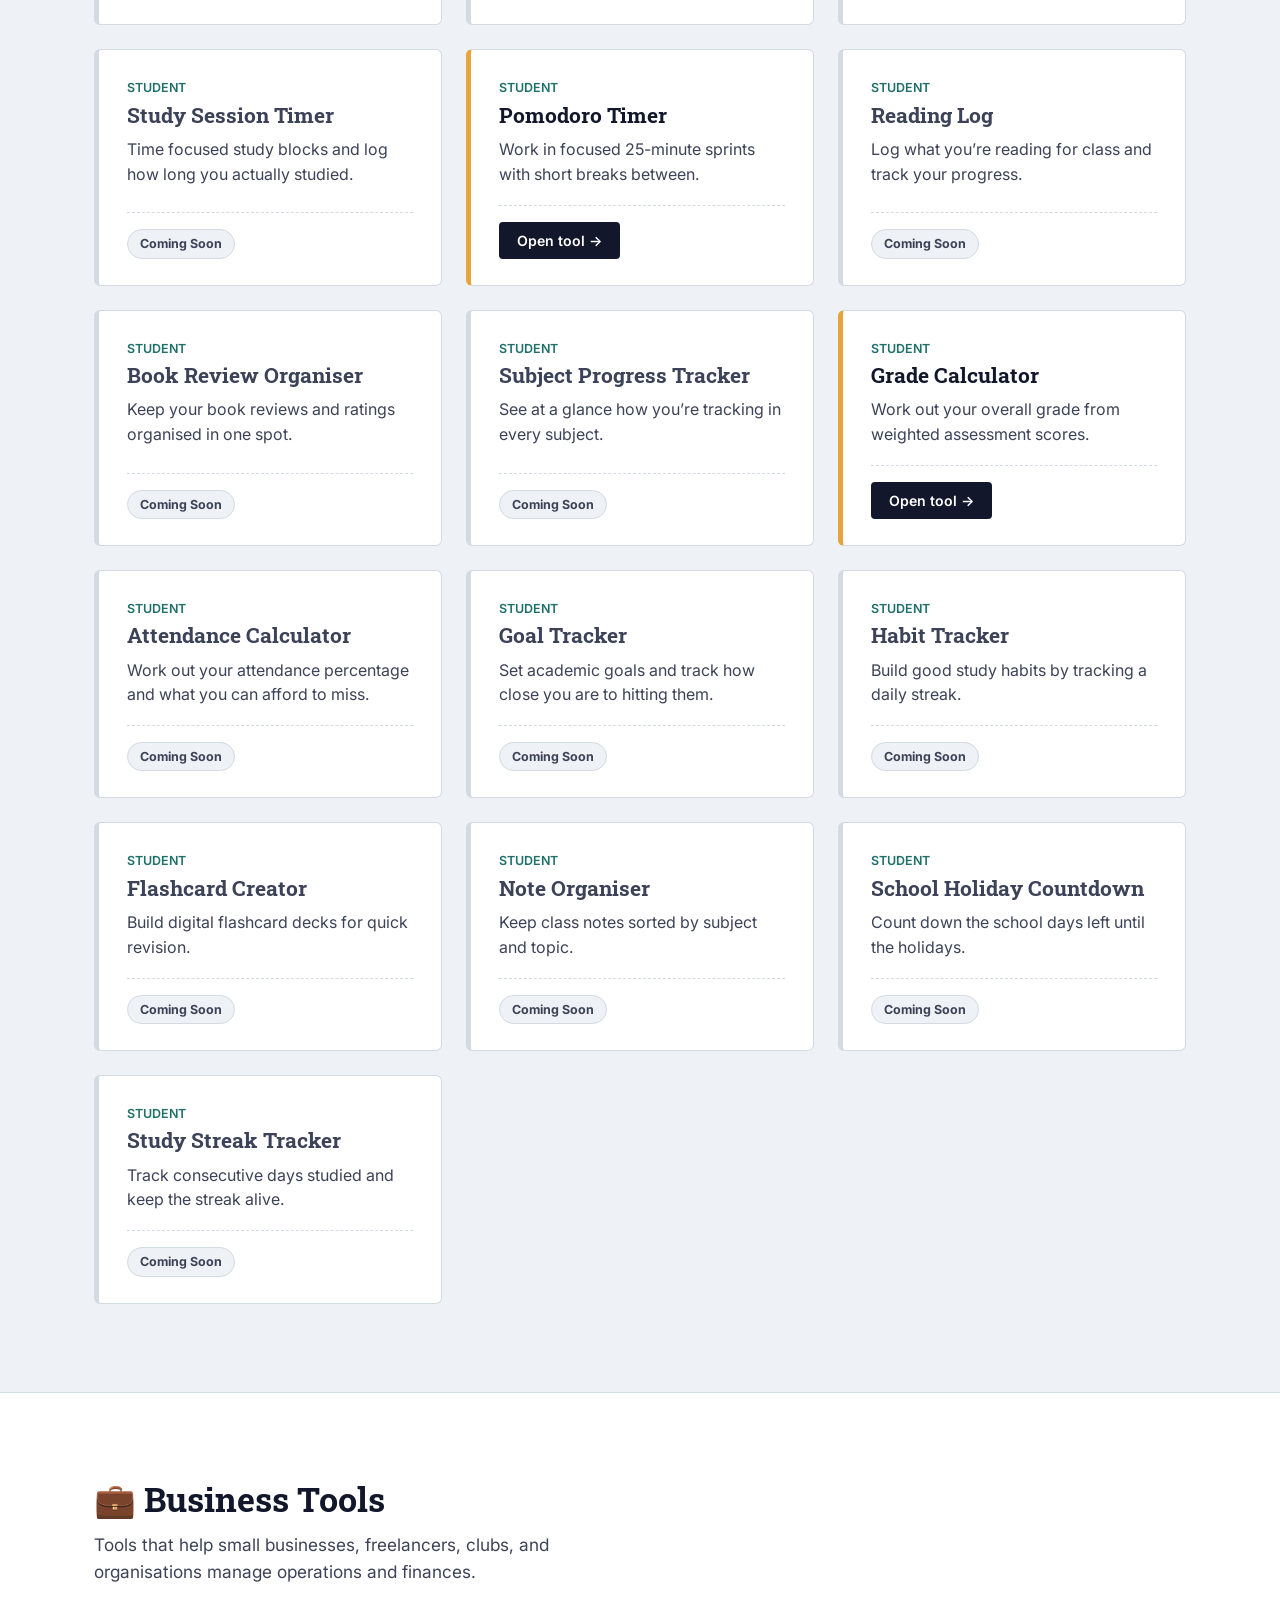
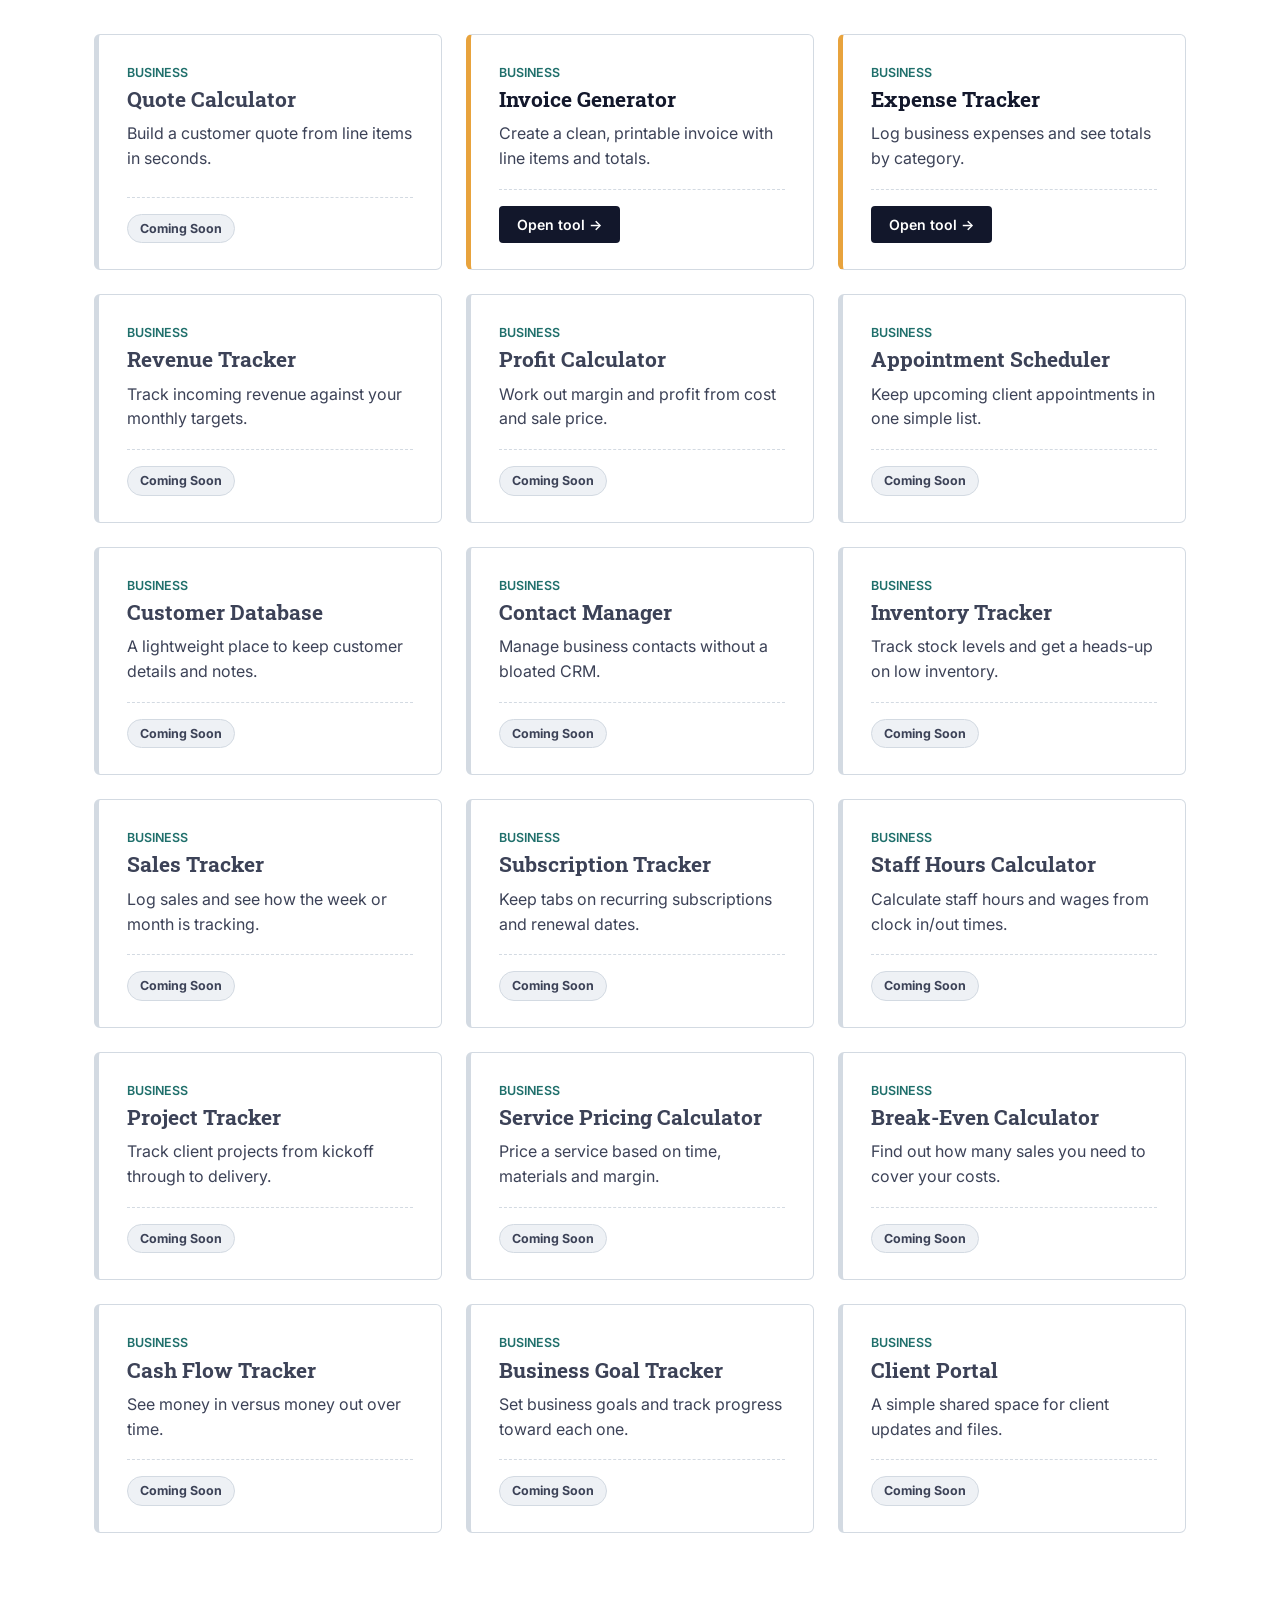
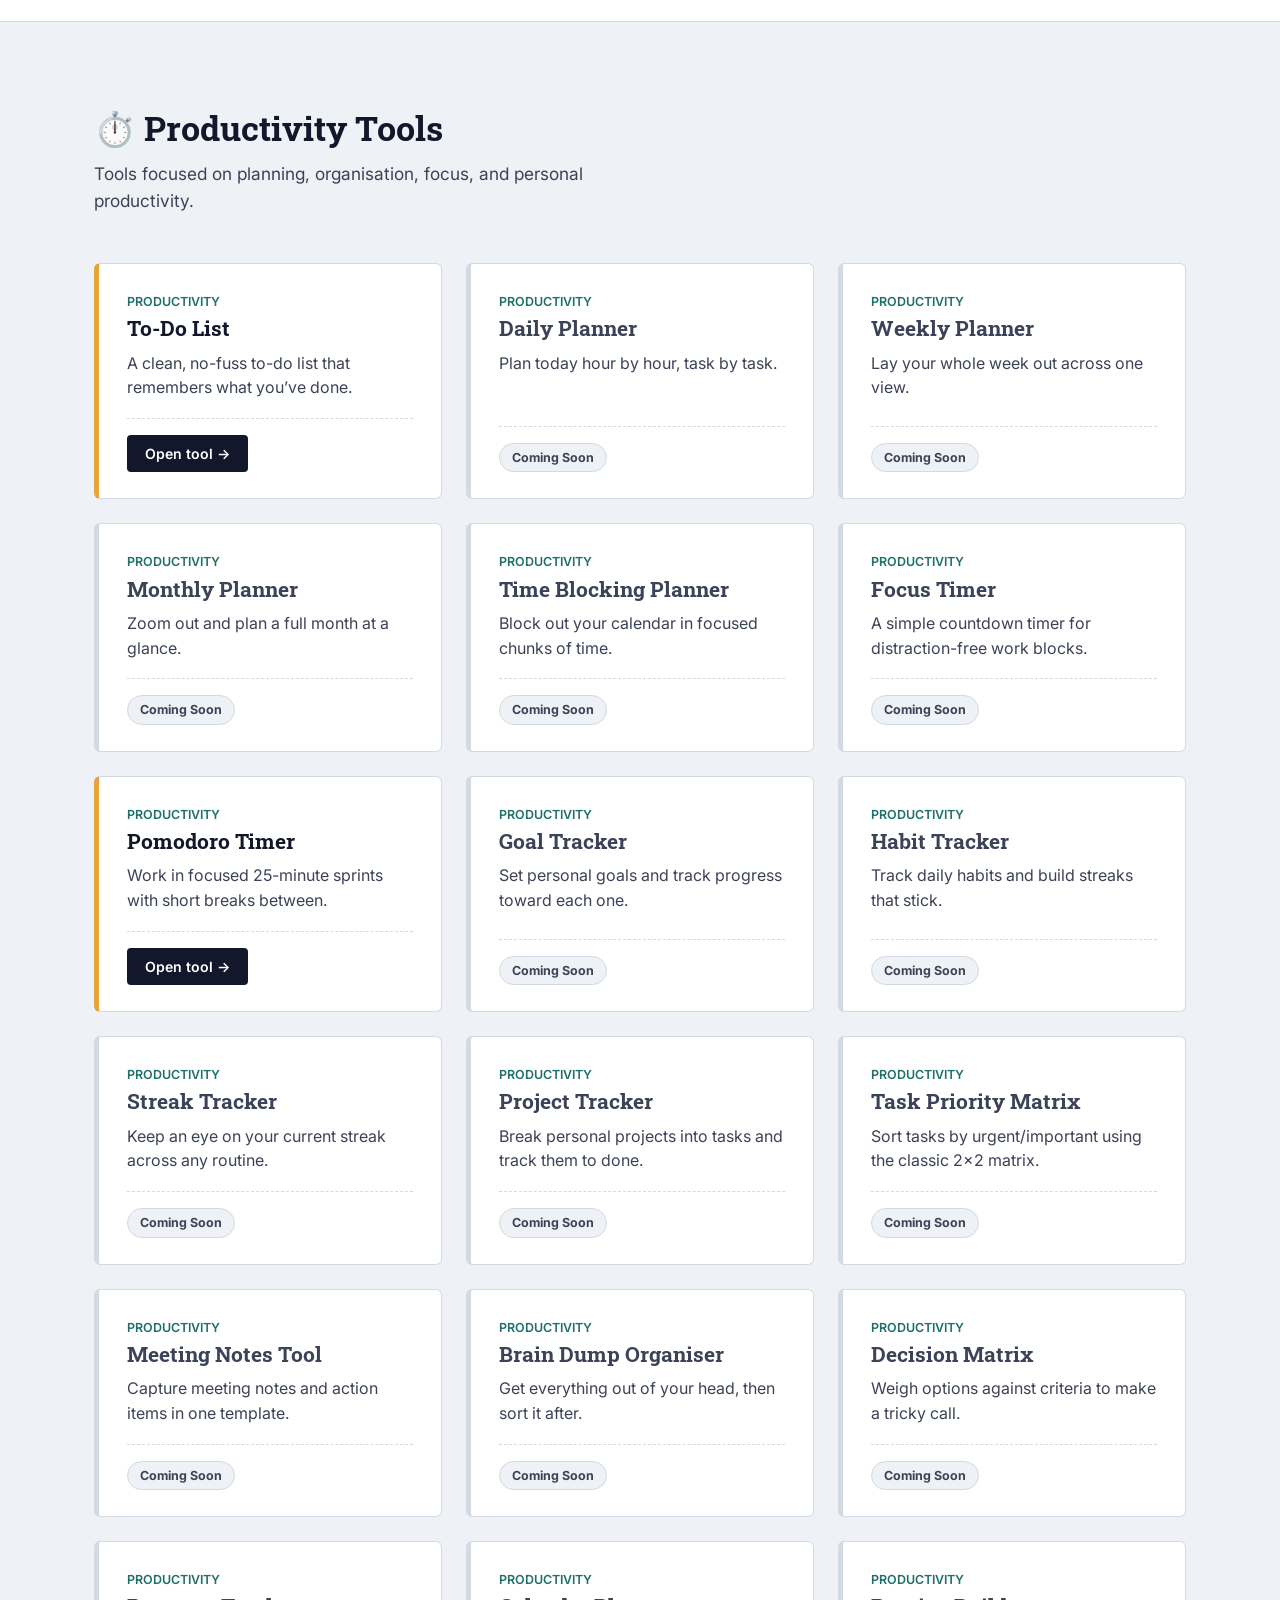
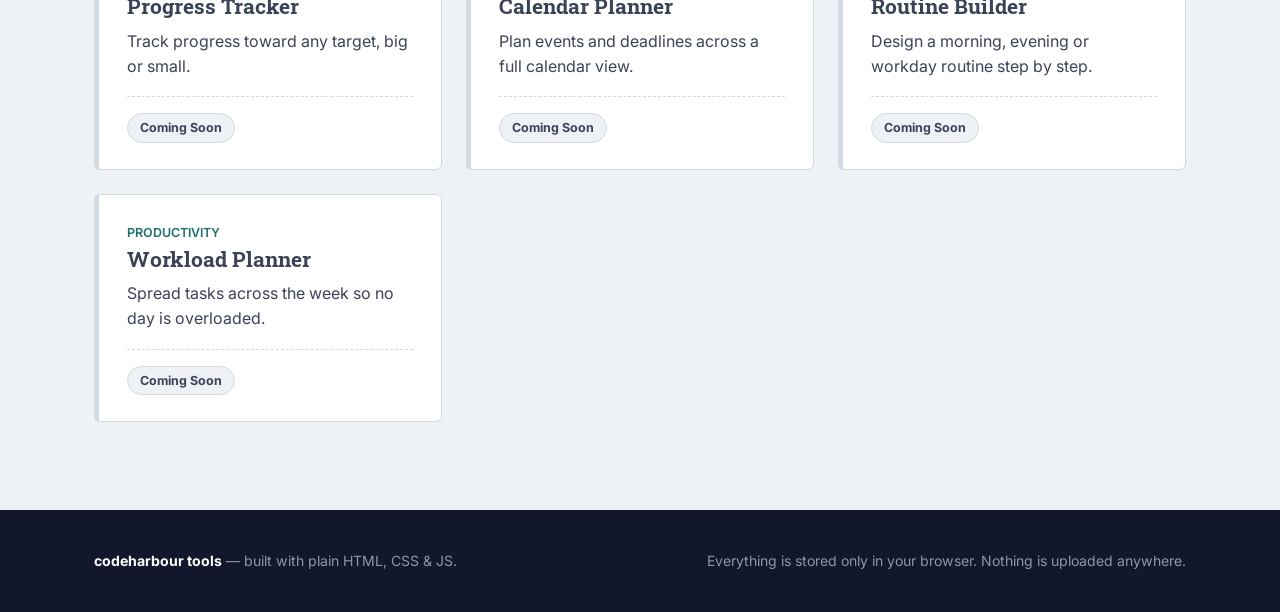
==== commit 8fad5fd9: "Add navigation scripts and auth div to index.html" ====
--- a/index.html
+++ b/index.html
@@ -21,6 +21,9 @@
             <li><a href="#student">Student</a></li>
             <li><a href="#business">Business</a></li>
             <li><a href="#productivity">Productivity</a></li>
+            <div class="nav-auth"></div>
+            <script src="config.js"></script>
+            <script type="module" src="auth.js"></script>
         </ul>
     </div>
 </header>
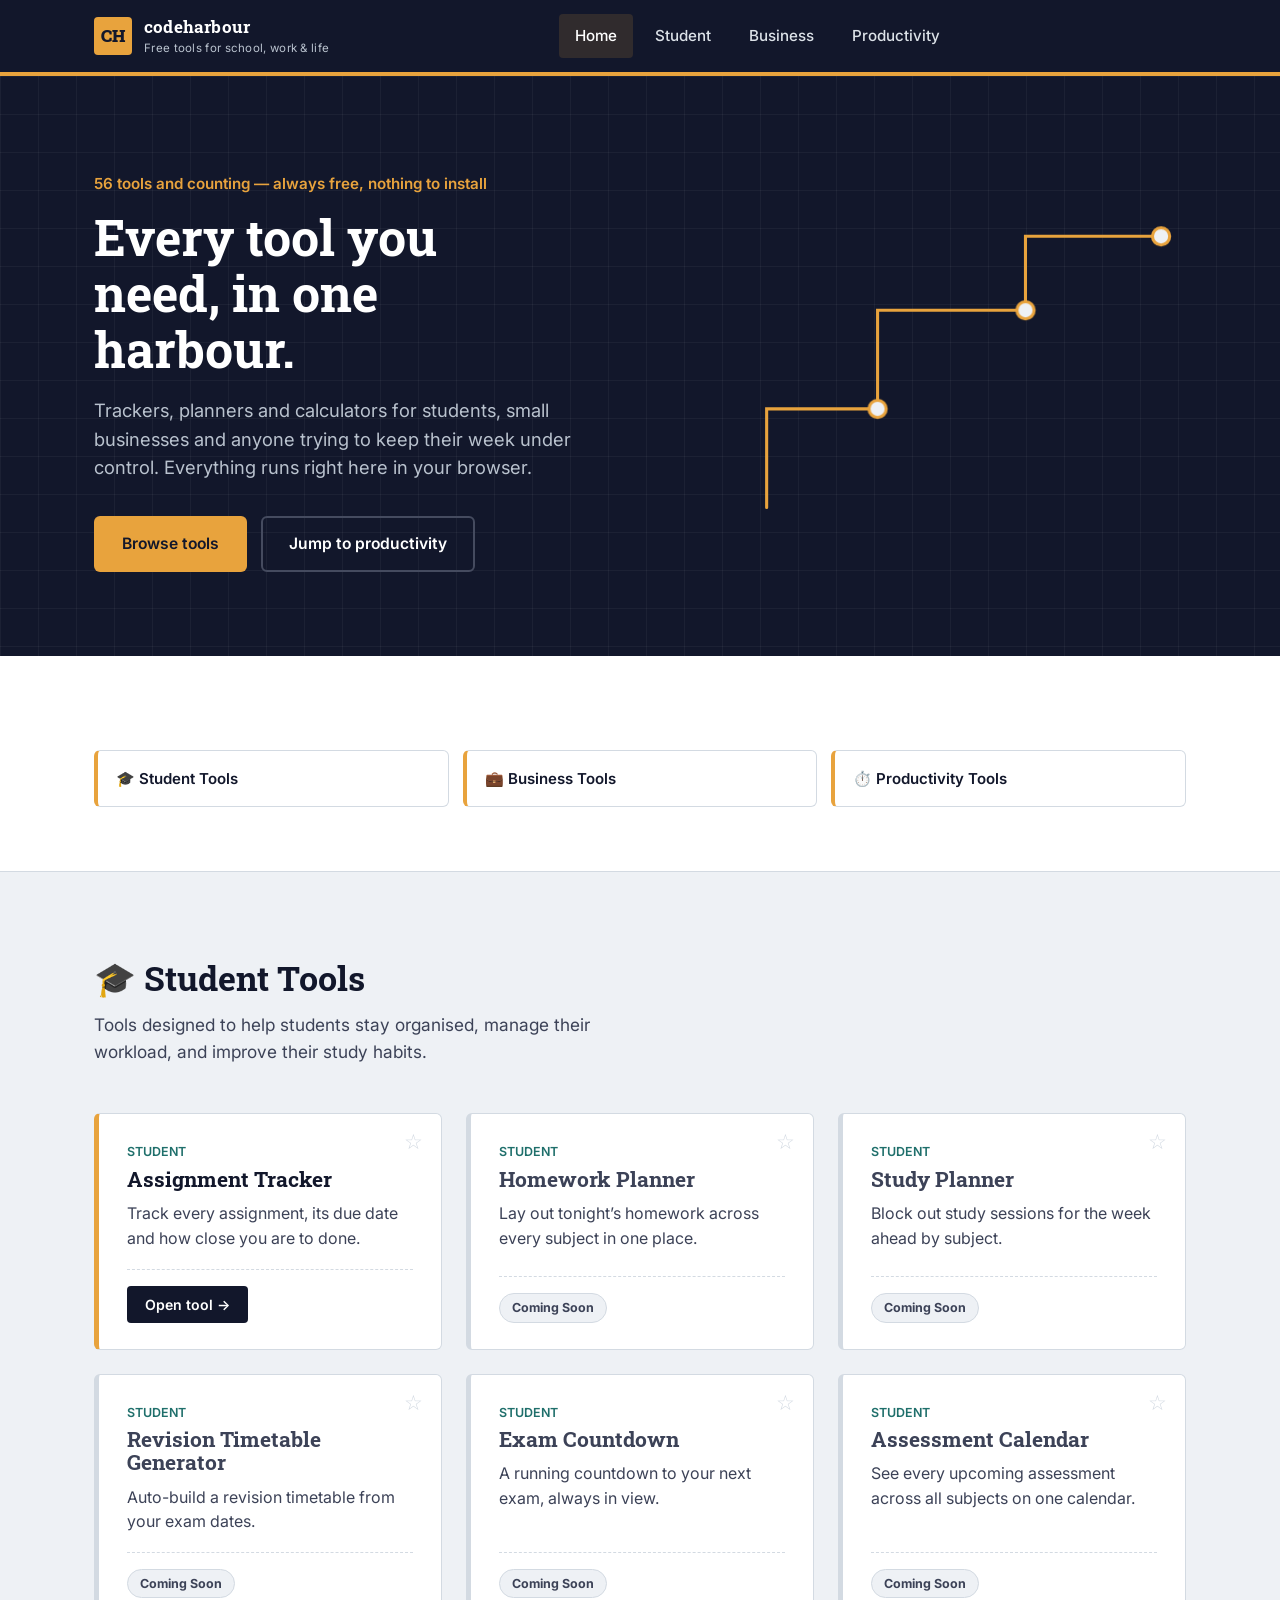
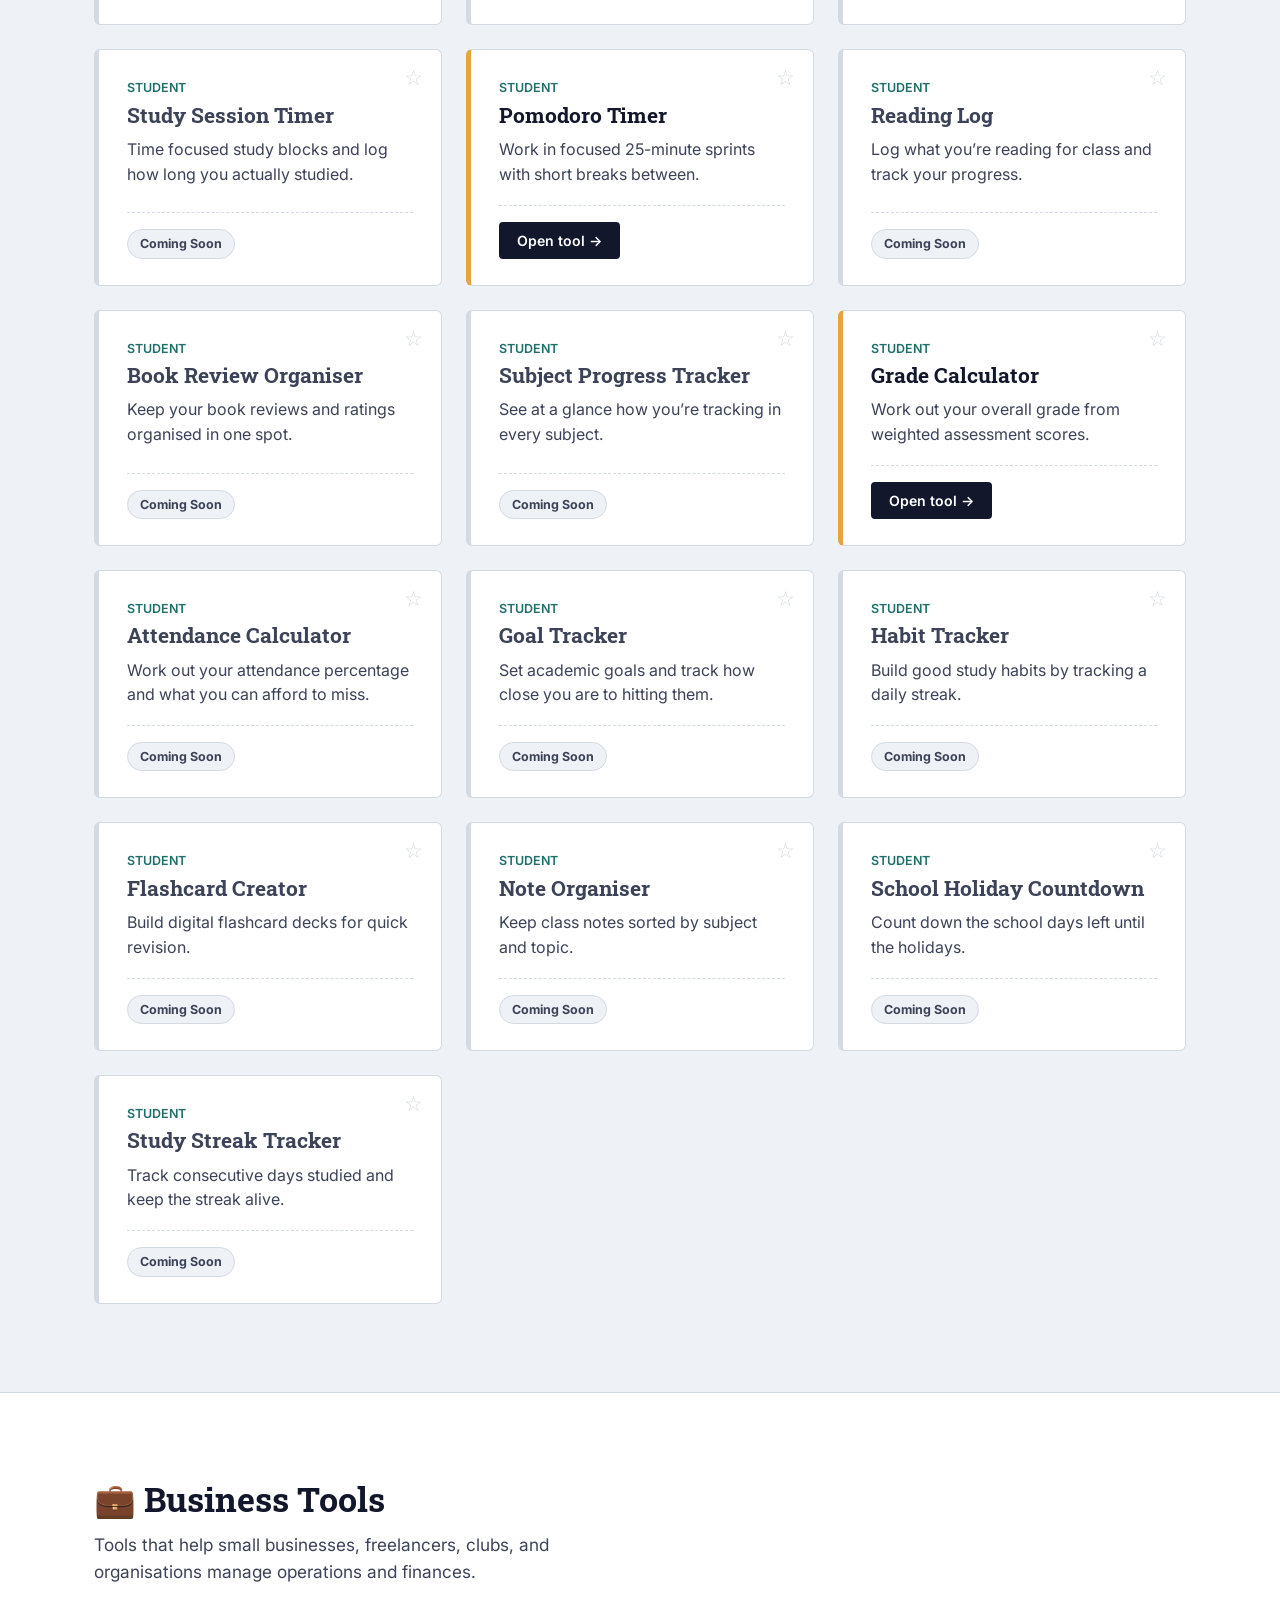
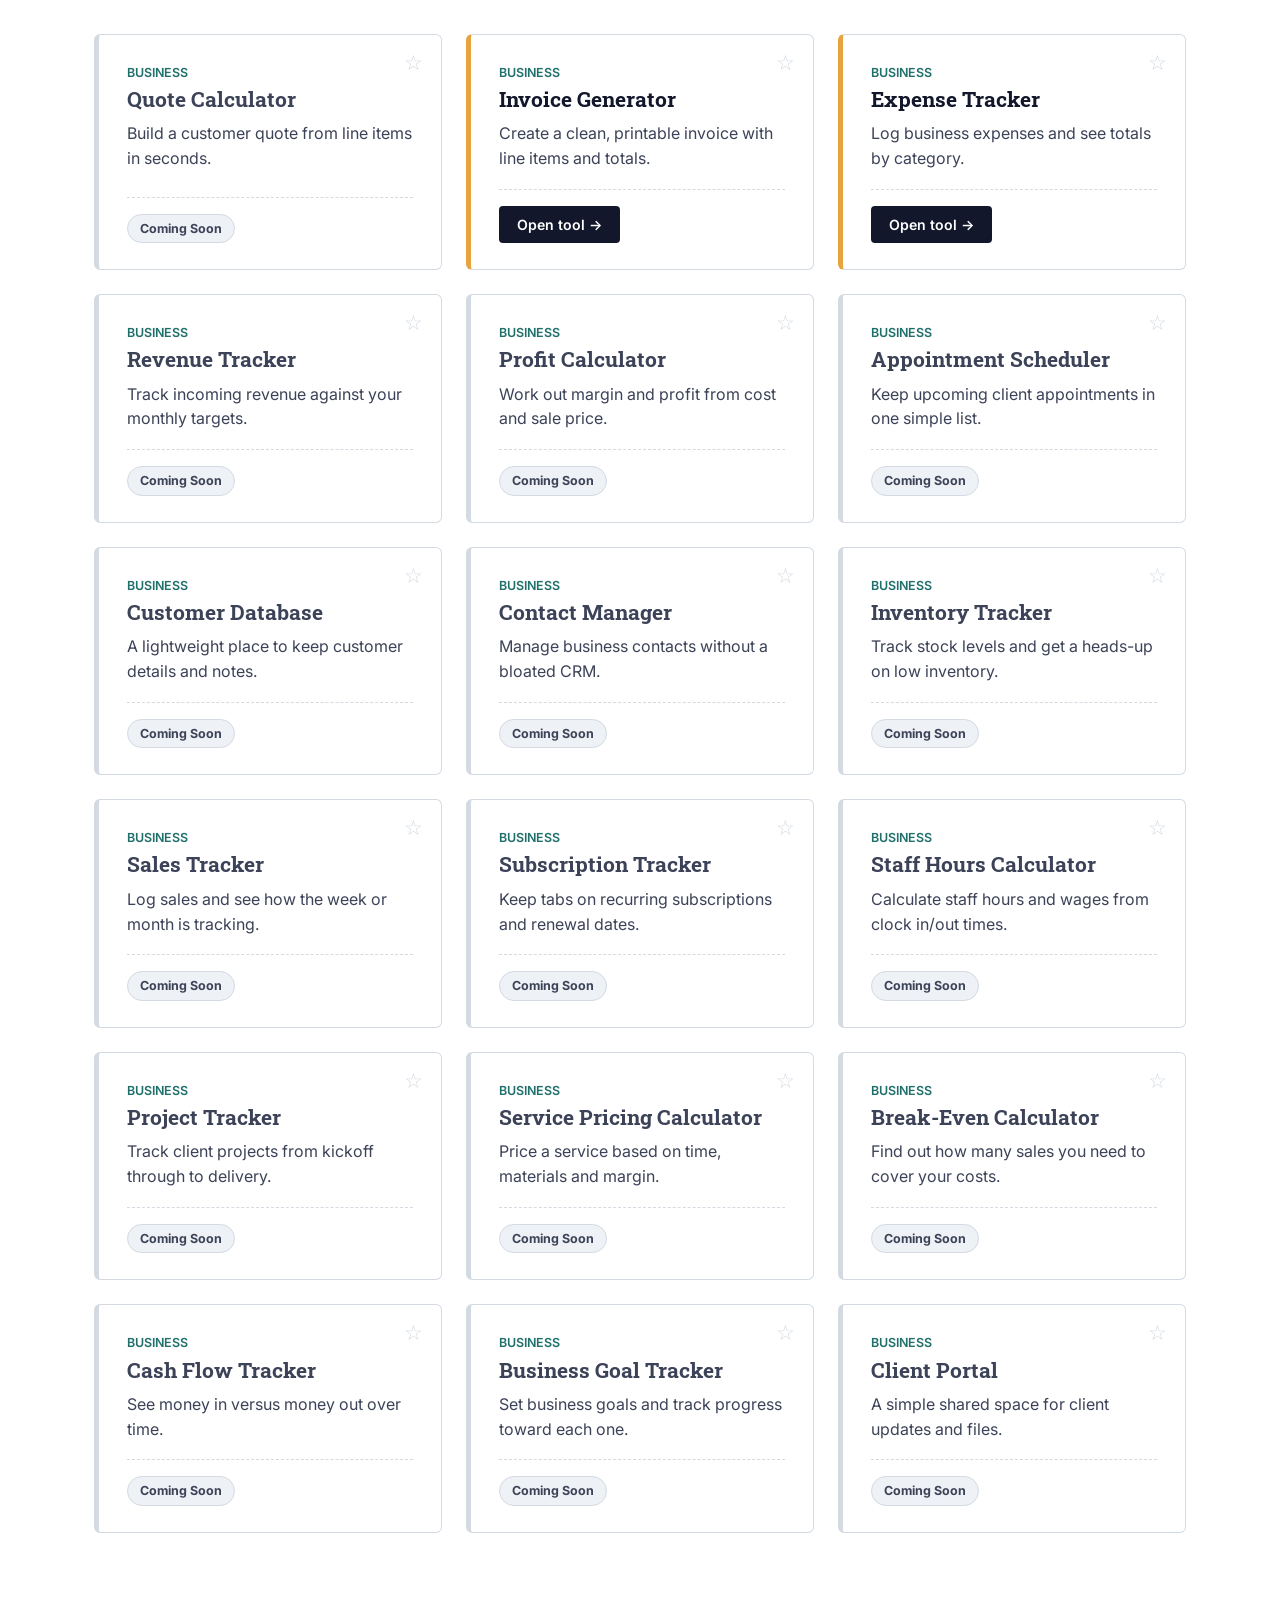
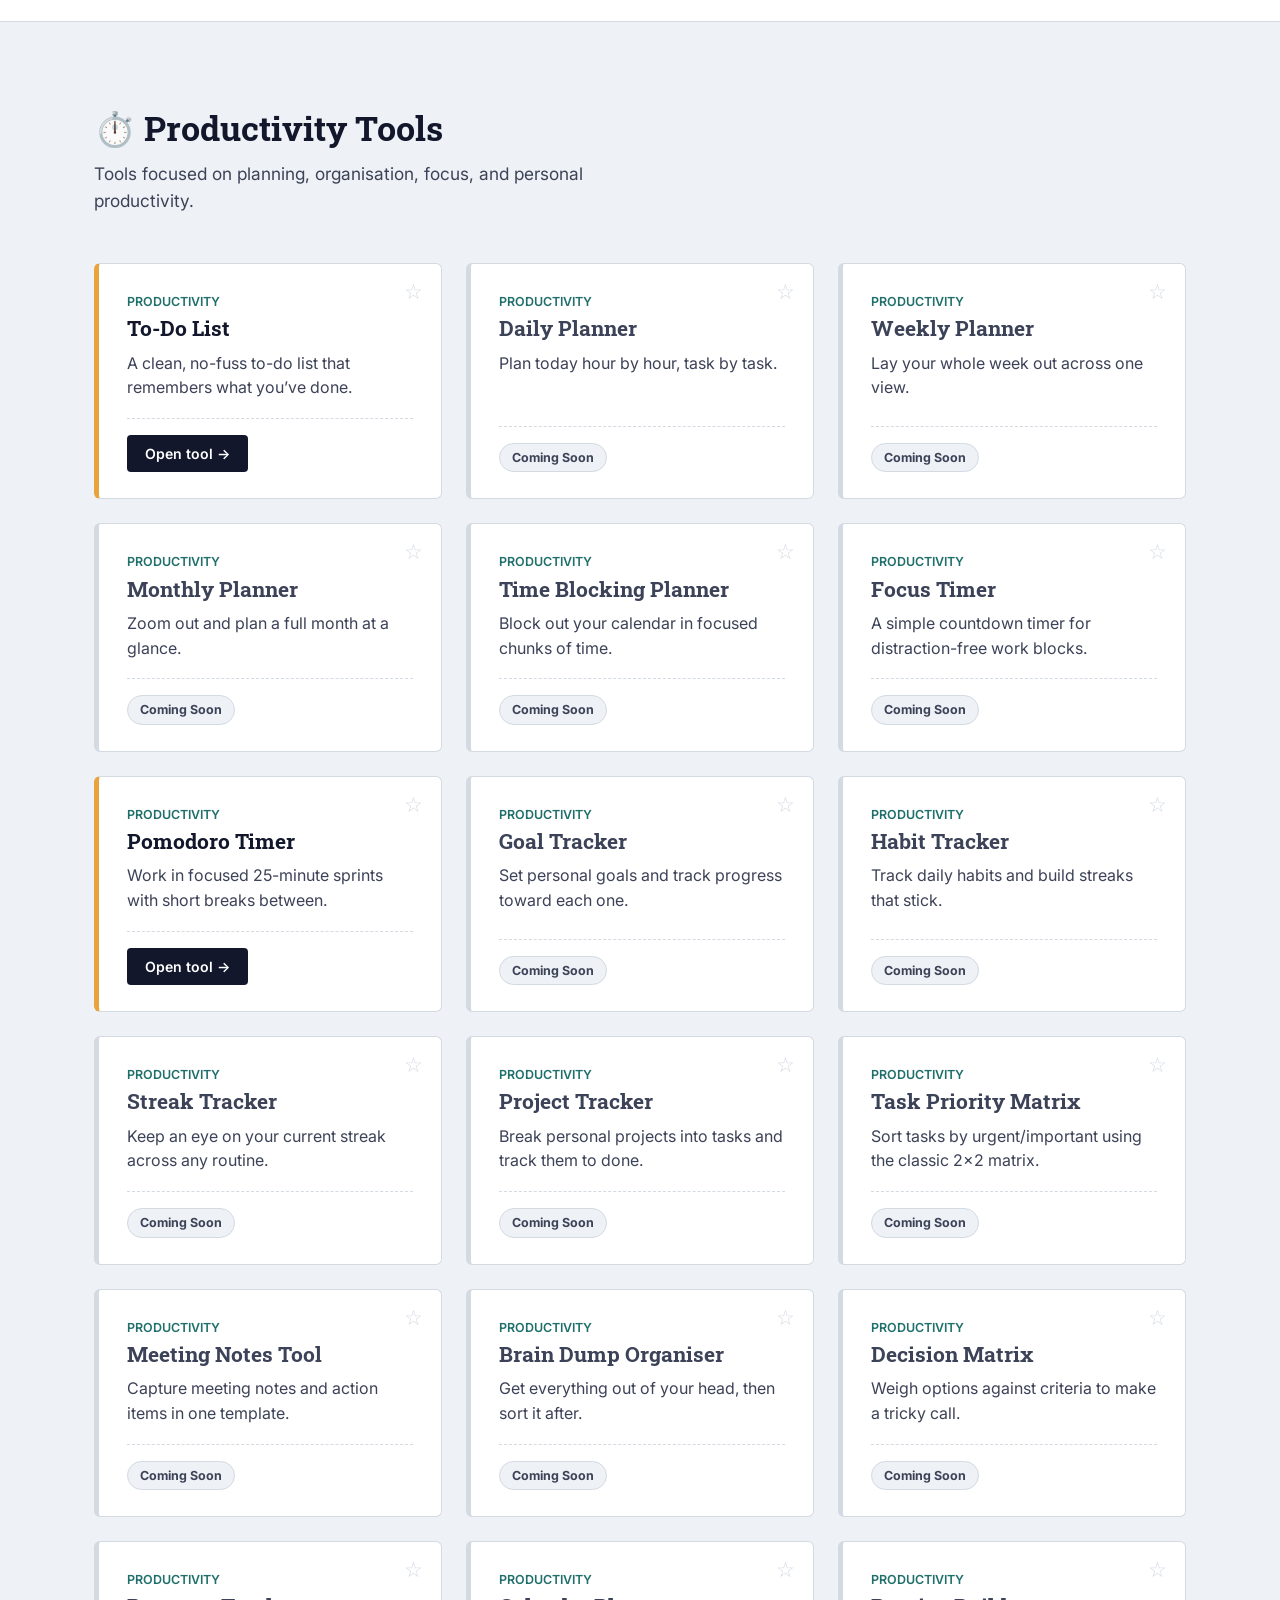
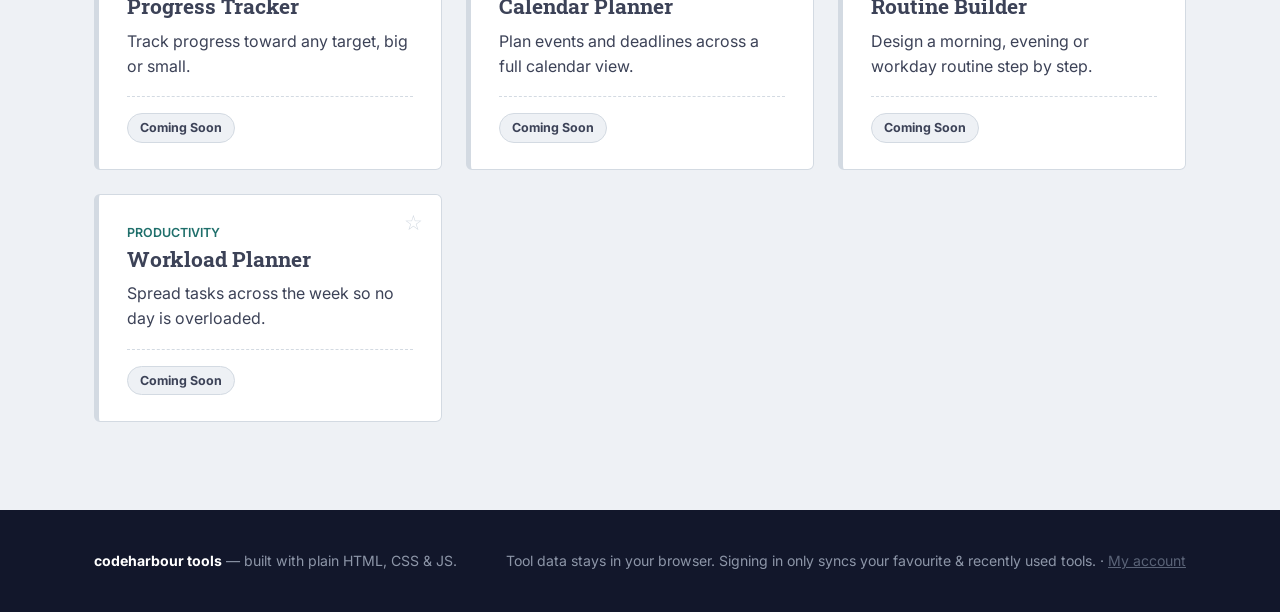
==== commit 40010608: "Add files via upload" ====
--- a/index.html
+++ b/index.html
@@ -21,10 +21,8 @@
             <li><a href="#student">Student</a></li>
             <li><a href="#business">Business</a></li>
             <li><a href="#productivity">Productivity</a></li>
-            <div class="nav-auth"></div>
-            <script src="config.js"></script>
-            <script type="module" src="auth.js"></script>
         </ul>
+        <div class="nav-auth" id="navAuth"></div>
     </div>
 </header>
 
@@ -94,7 +92,7 @@
 <footer>
     <div class="container">
         <div><strong>codeharbour tools</strong> — built with plain HTML, CSS &amp; JS.</div>
-        <div>Everything is stored only in your browser. Nothing is uploaded anywhere.</div>
+        <div>Tool data stays in your browser. Signing in only syncs your favourite &amp; recently used tools. · <a href="account.html" style="color:#5a6377;">My account</a></div>
     </div>
 </footer>
 
@@ -114,6 +112,9 @@
 
 <div class="toast" id="toast"></div>
 
+<script src="supabase-config.js"></script>
+<script src="tools-catalog.js"></script>
 <script src="tools.js"></script>
+<script type="module" src="auth-nav.js"></script>
 </body>
 </html>
--- a/style.css
+++ b/style.css
@@ -1494,3 +1494,23 @@
     .modal-head{ padding:20px 20px 14px; }
     .modal-body{ padding:20px 20px 26px; }
 }
+
+/* ---------- Favourite star toggle (tool cards) ---------- */
+
+.tool-ticket{ position:relative; }
+
+.fav-toggle{
+    position:absolute;
+    top:14px;
+    right:14px;
+    background:none;
+    border:none;
+    font-size:1.3rem;
+    line-height:1;
+    color:var(--line);
+    cursor:pointer;
+    padding:4px;
+}
+
+.fav-toggle:hover{ color:var(--amber-deep); }
+.fav-toggle.active{ color:var(--amber); }
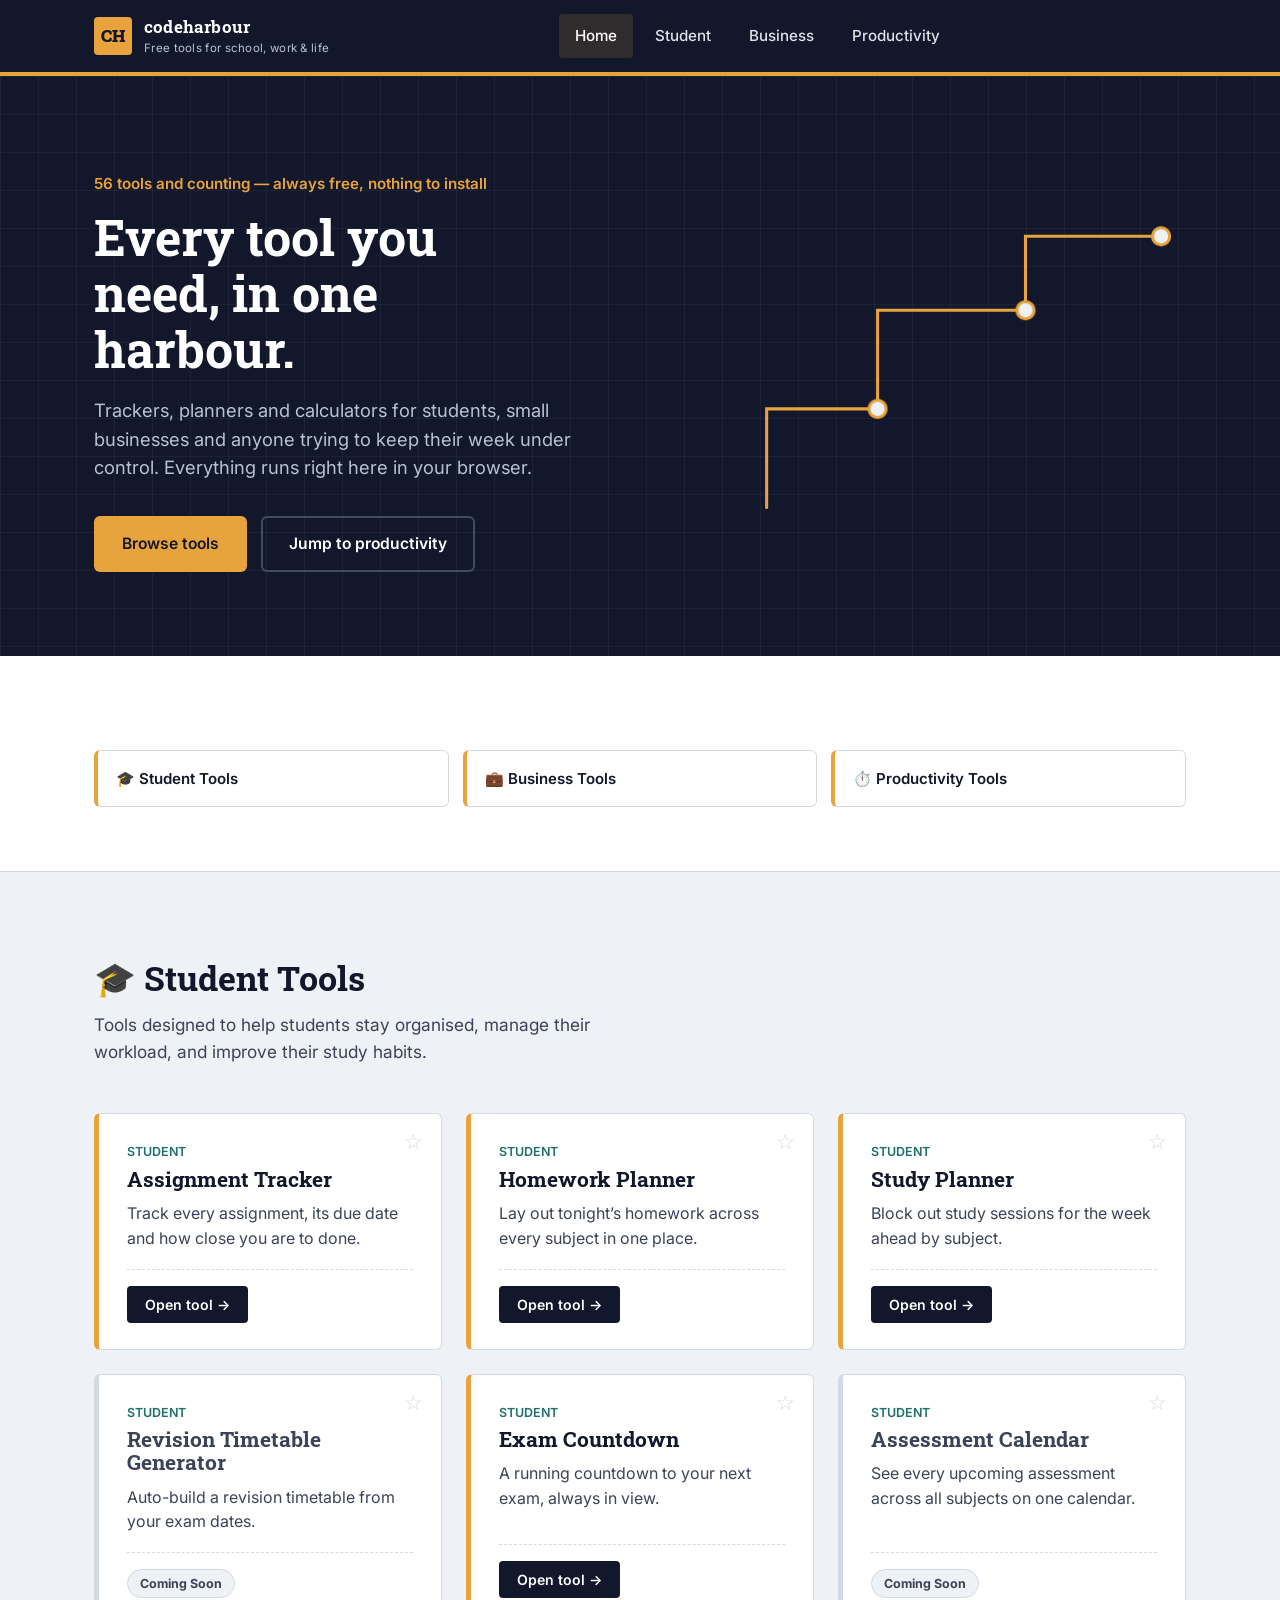
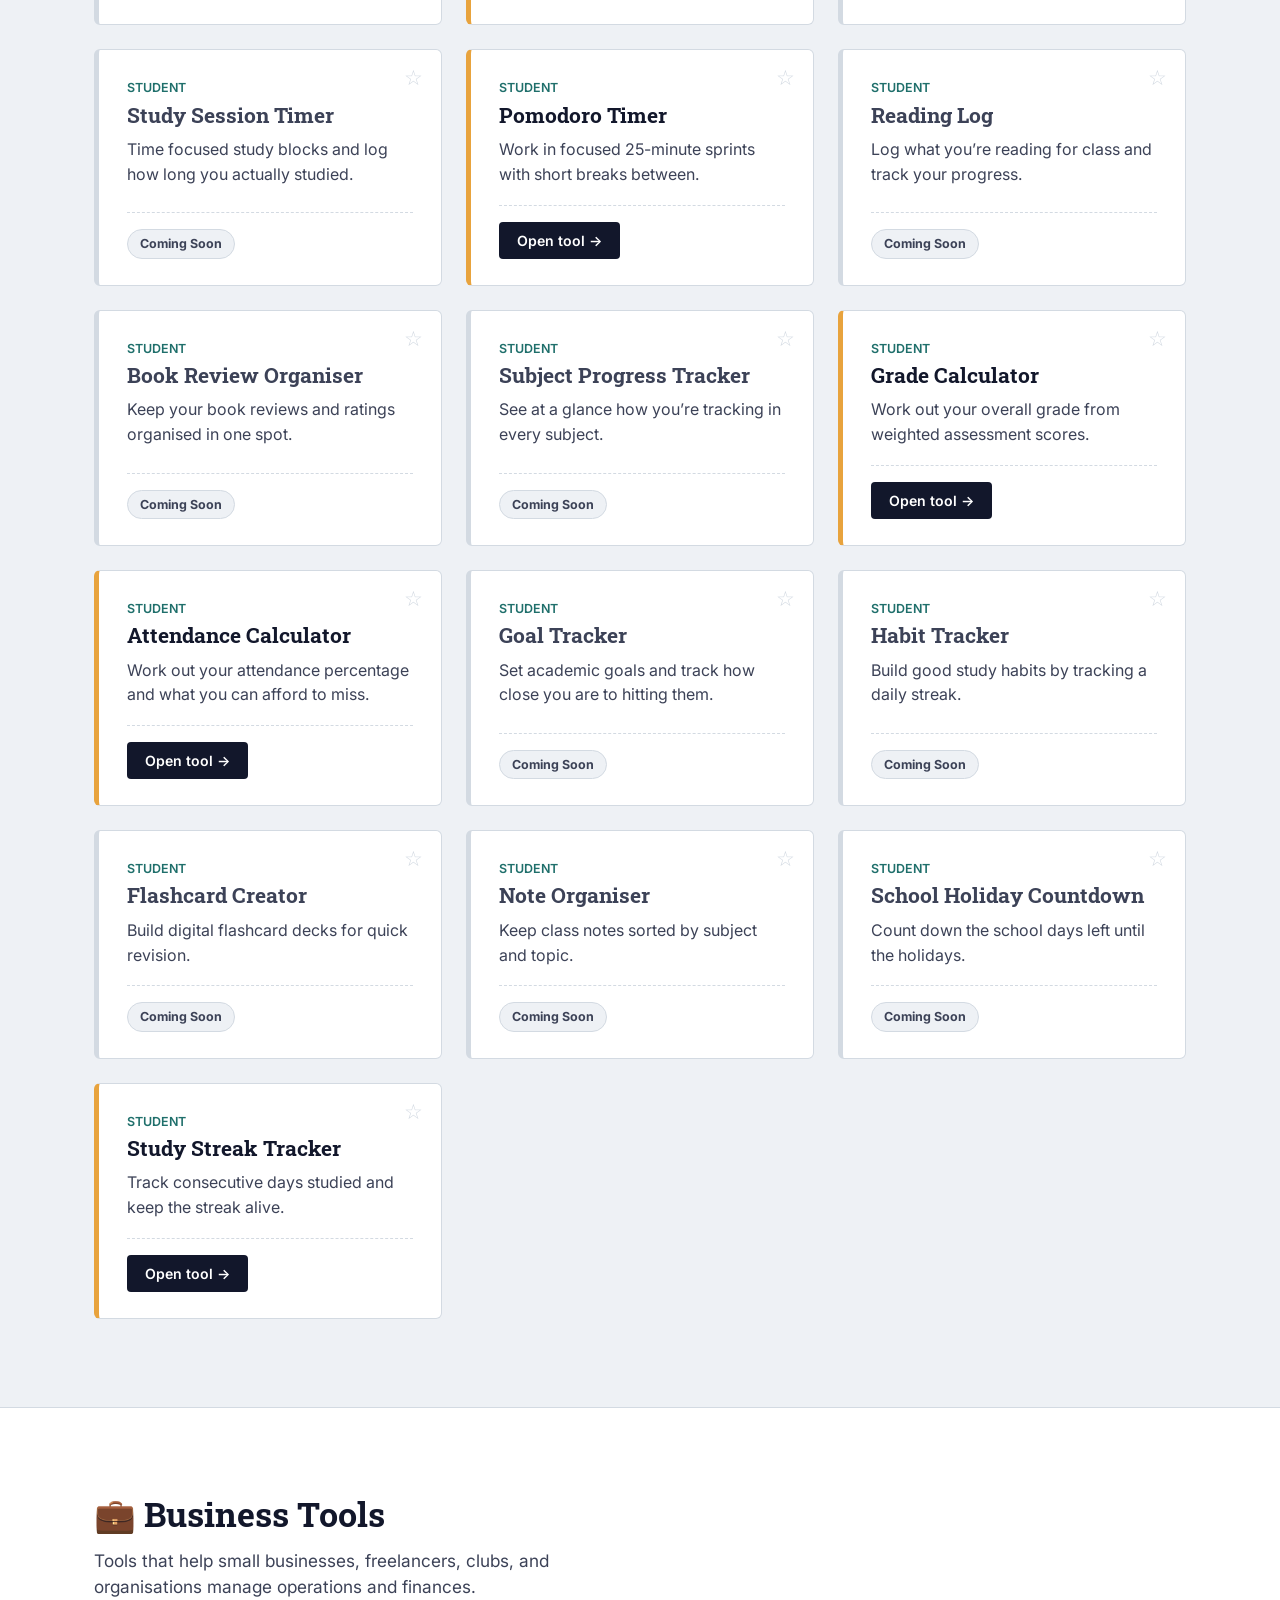
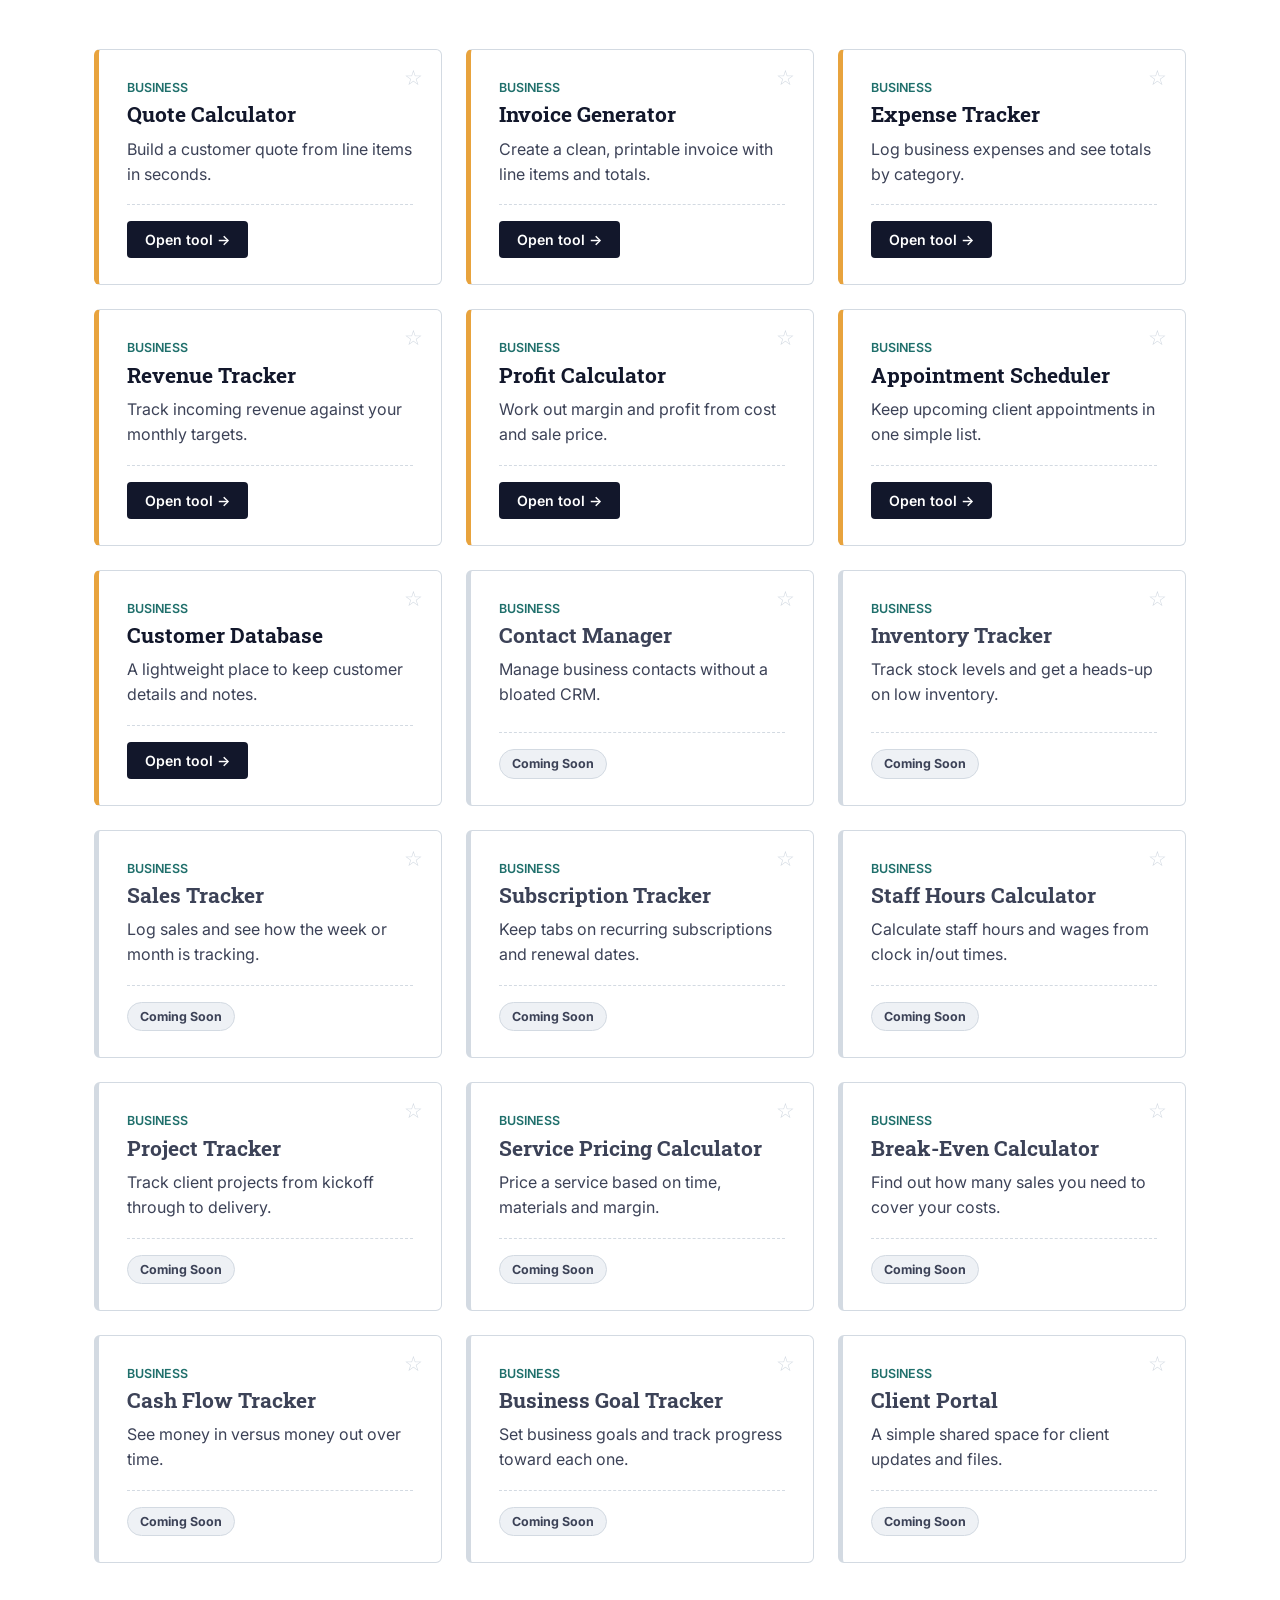
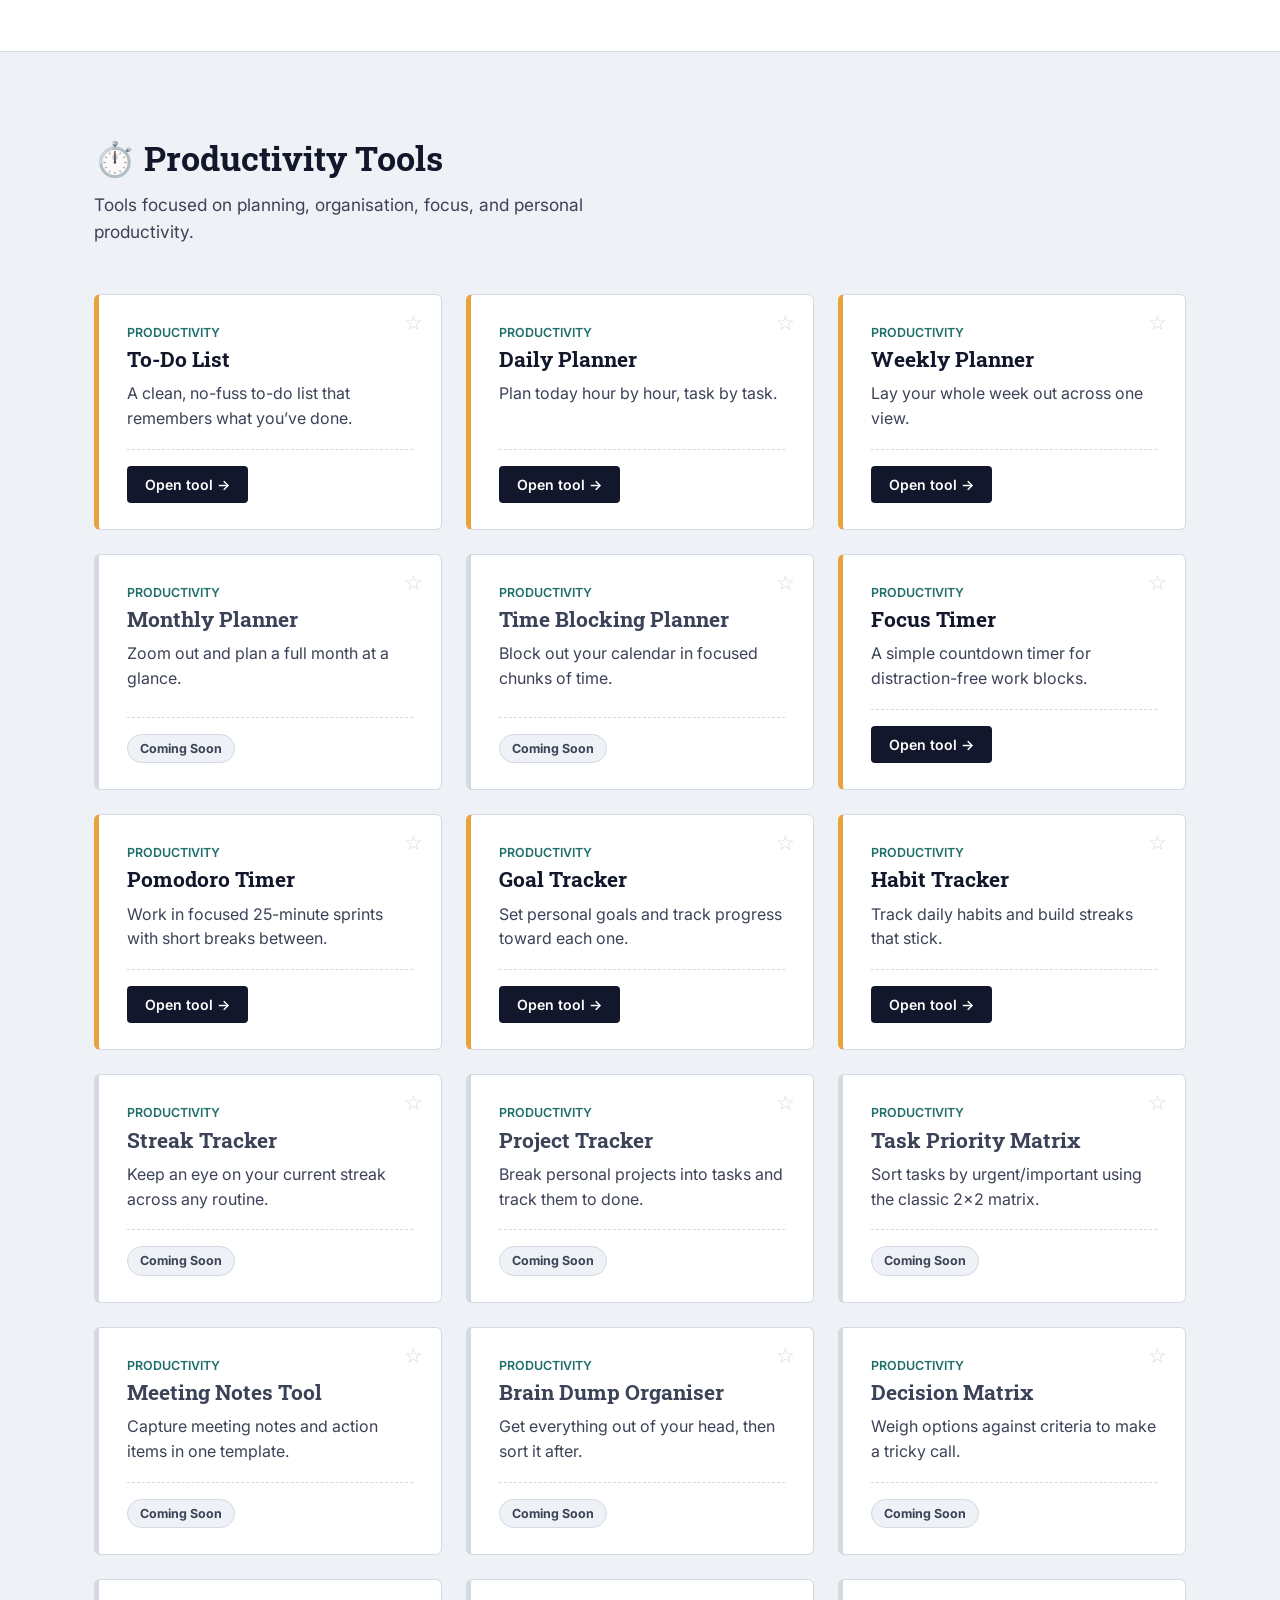
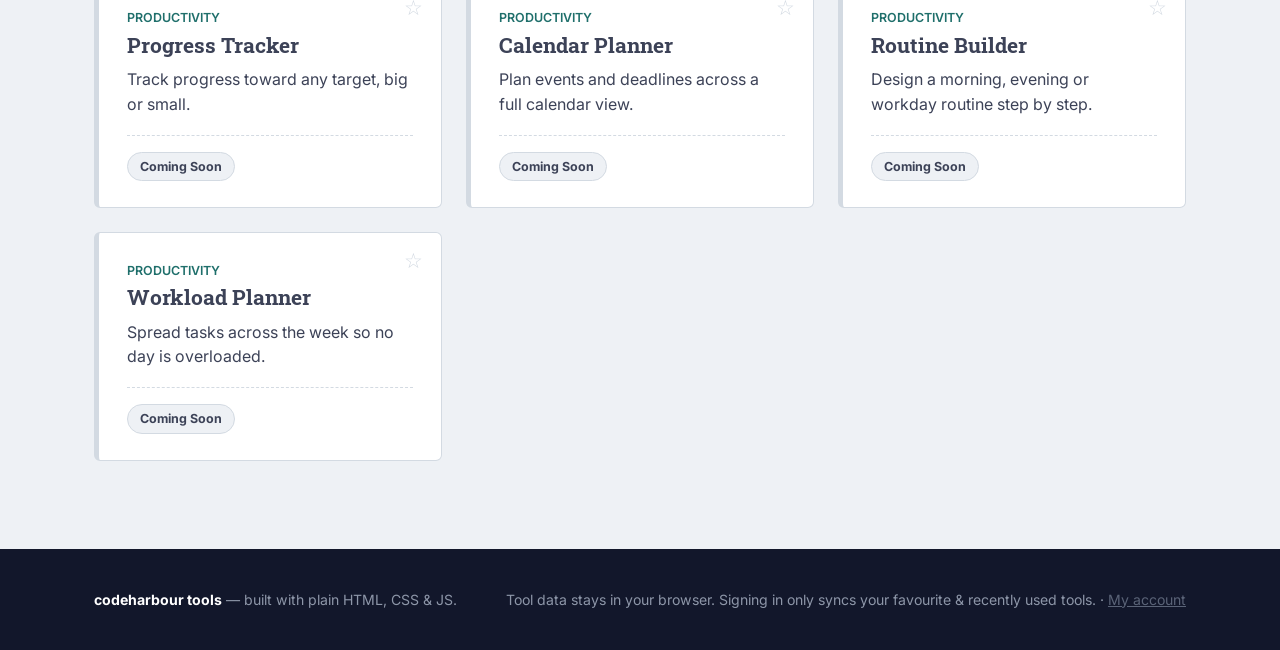
==== commit 43ef9e39: "Load additional tool renderers" ====
--- a/index.html
+++ b/index.html
@@ -96,7 +96,6 @@
     </div>
 </footer>
 
-<!-- ---------- Tool modal ---------- -->
 <div class="modal-overlay" id="modalOverlay">
     <div class="modal-panel" role="dialog" aria-modal="true" aria-labelledby="modalTitle">
         <div class="modal-head">
@@ -115,6 +114,8 @@
 <script src="supabase-config.js"></script>
 <script src="tools-catalog.js"></script>
 <script src="tools.js"></script>
+<script src="tools-extra.js"></script>
+<script src="tools-extra-2.js"></script>
 <script type="module" src="auth-nav.js"></script>
 </body>
 </html>
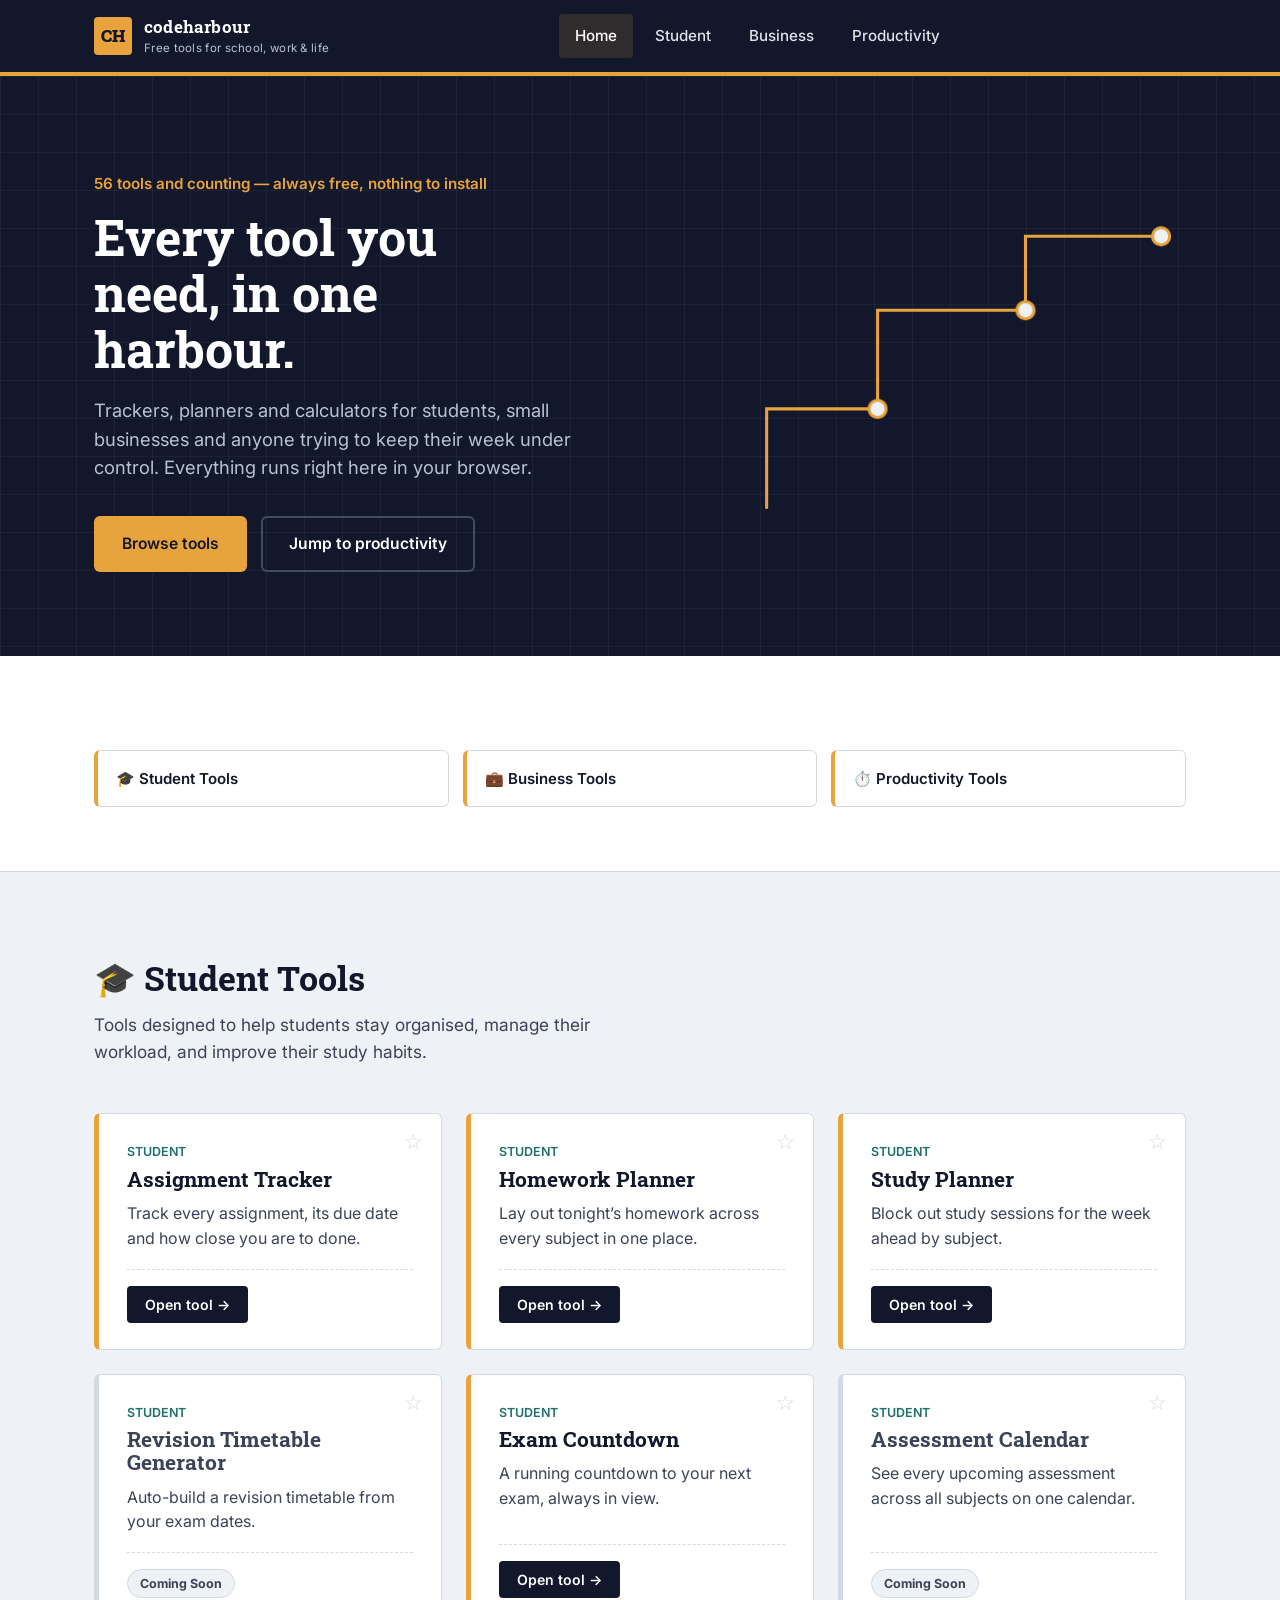
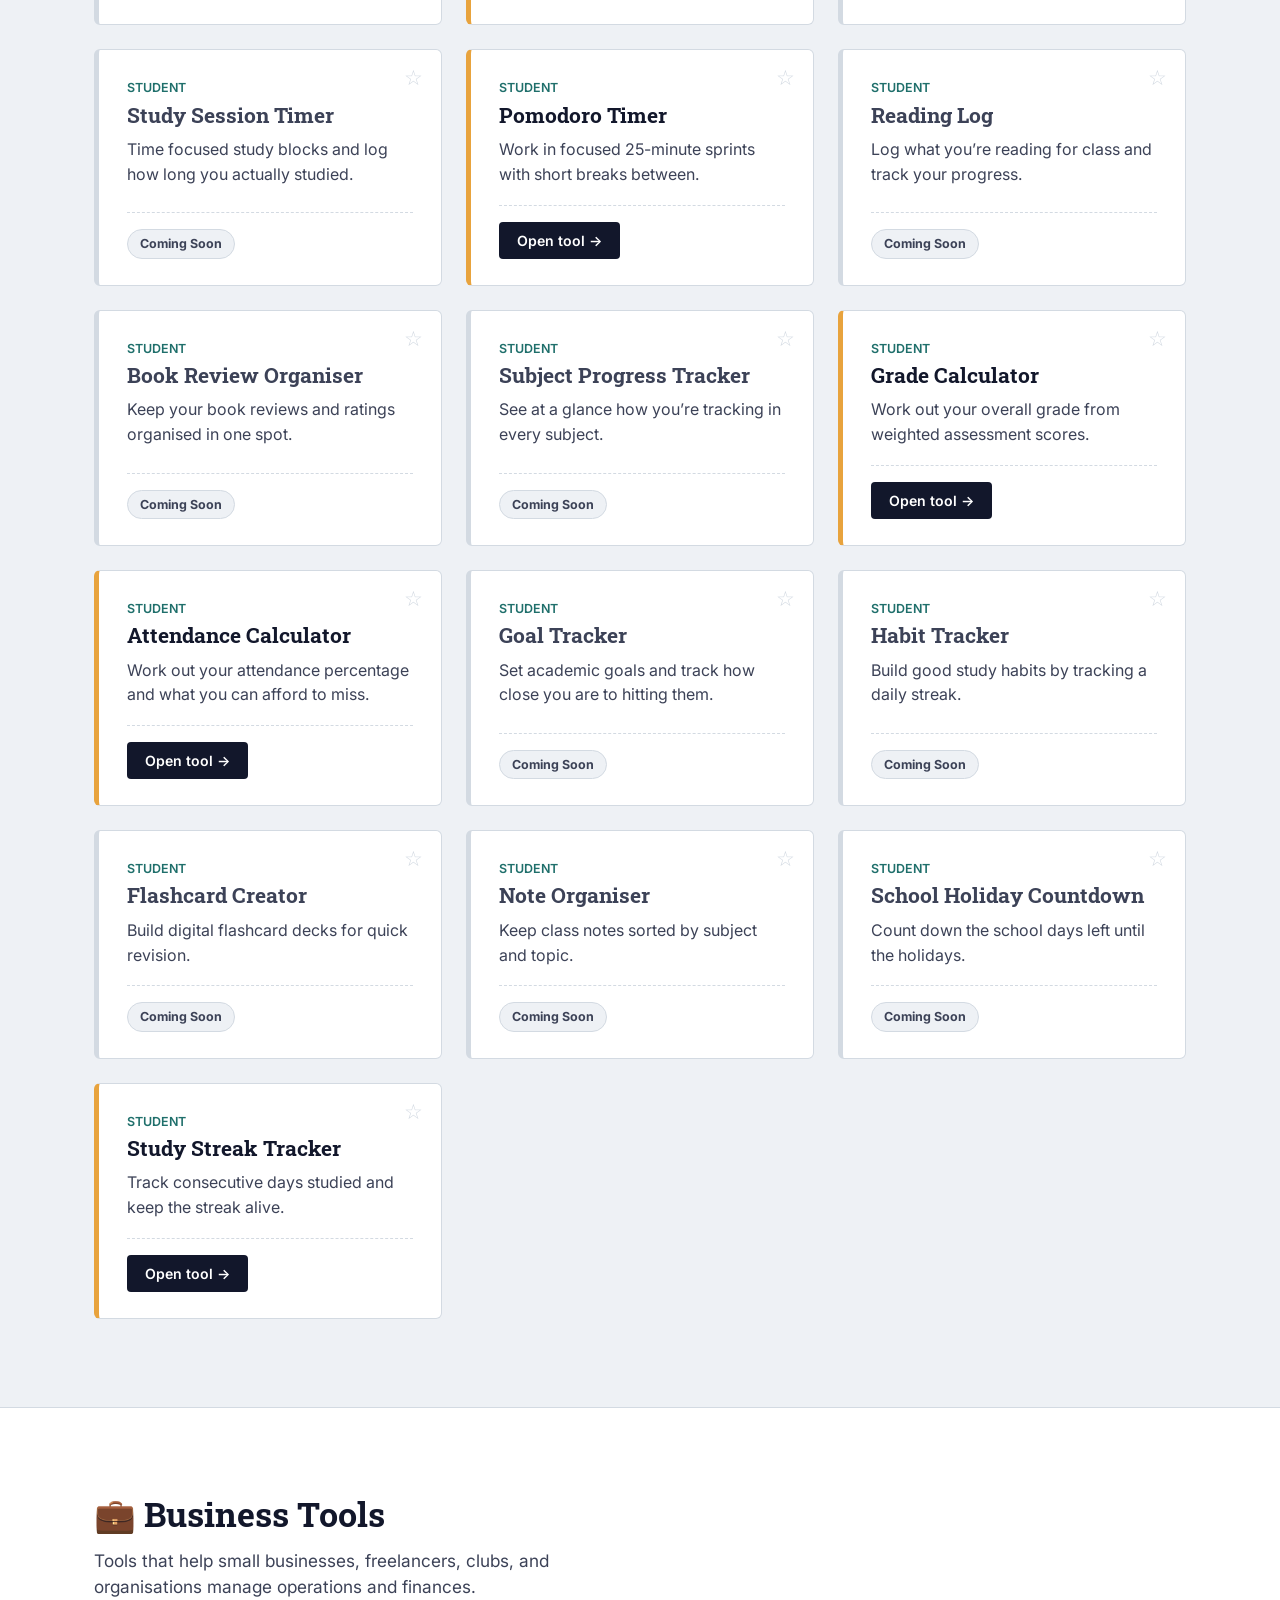
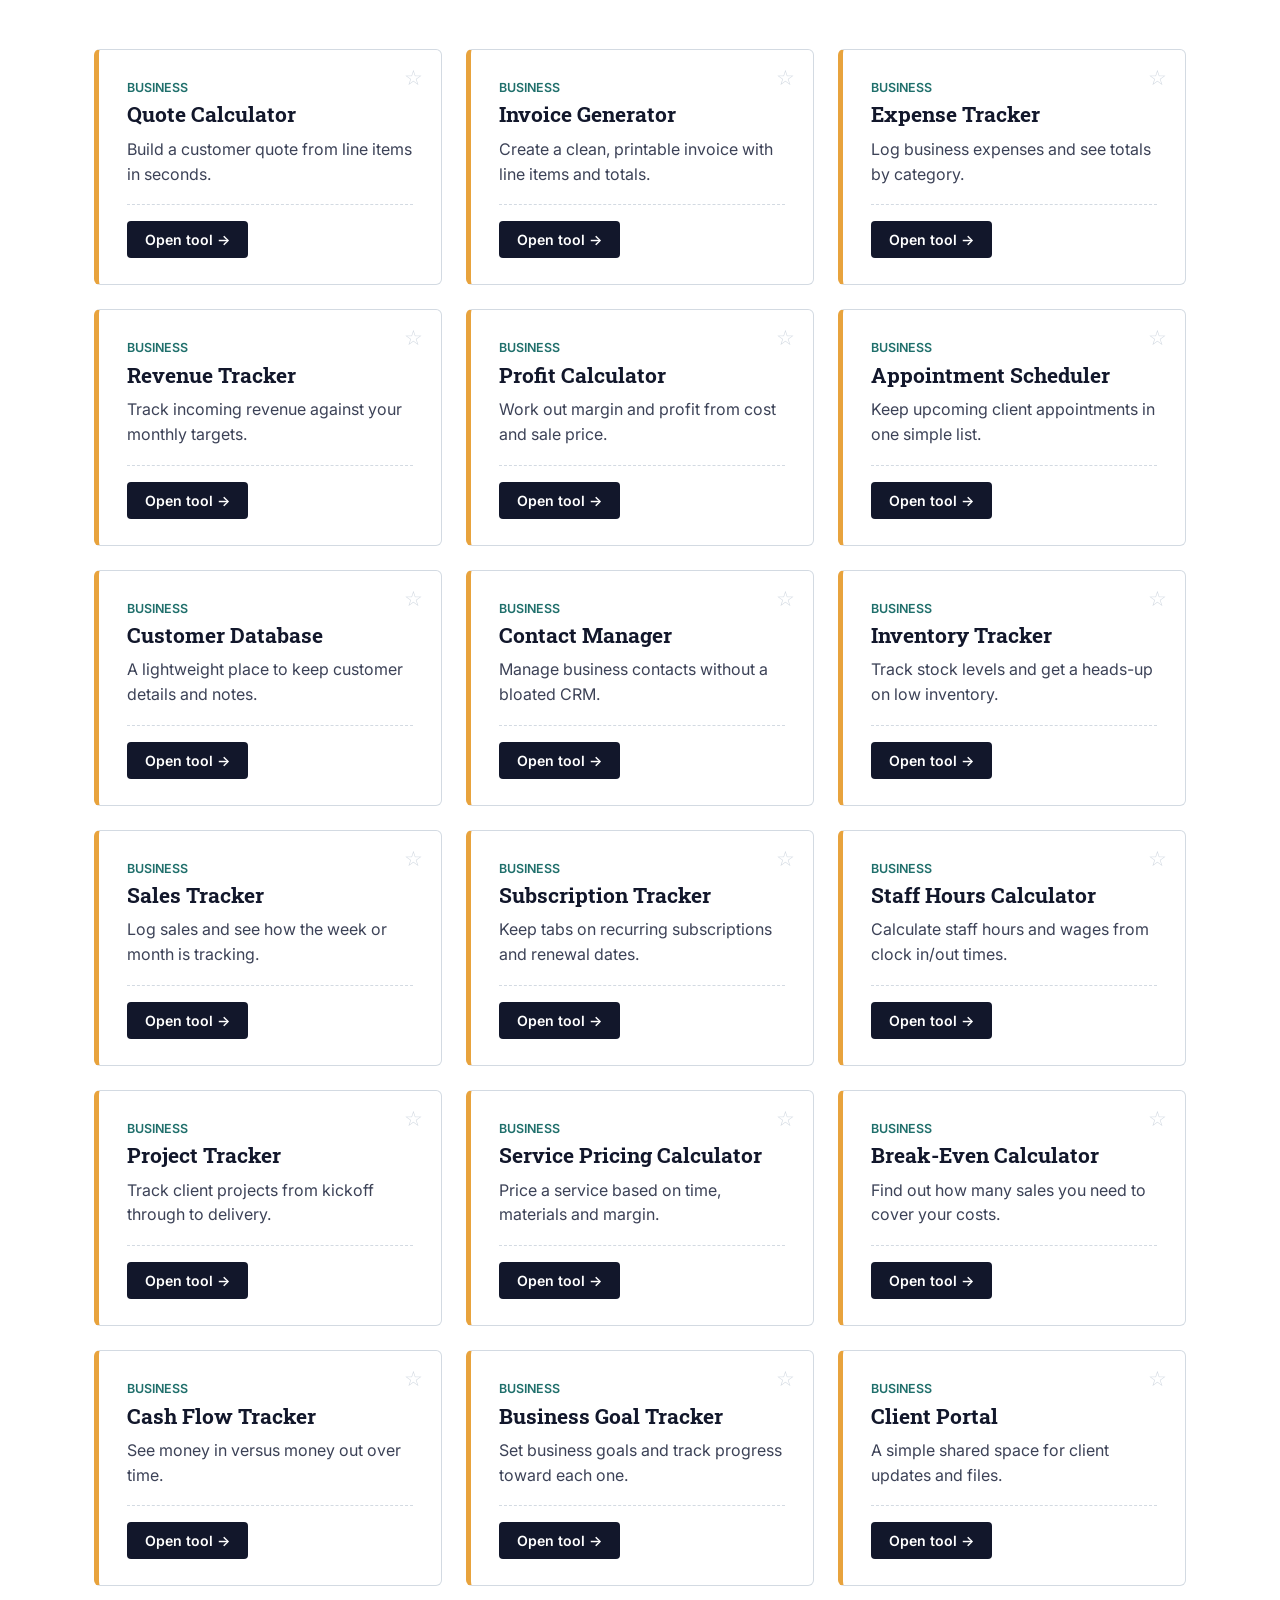
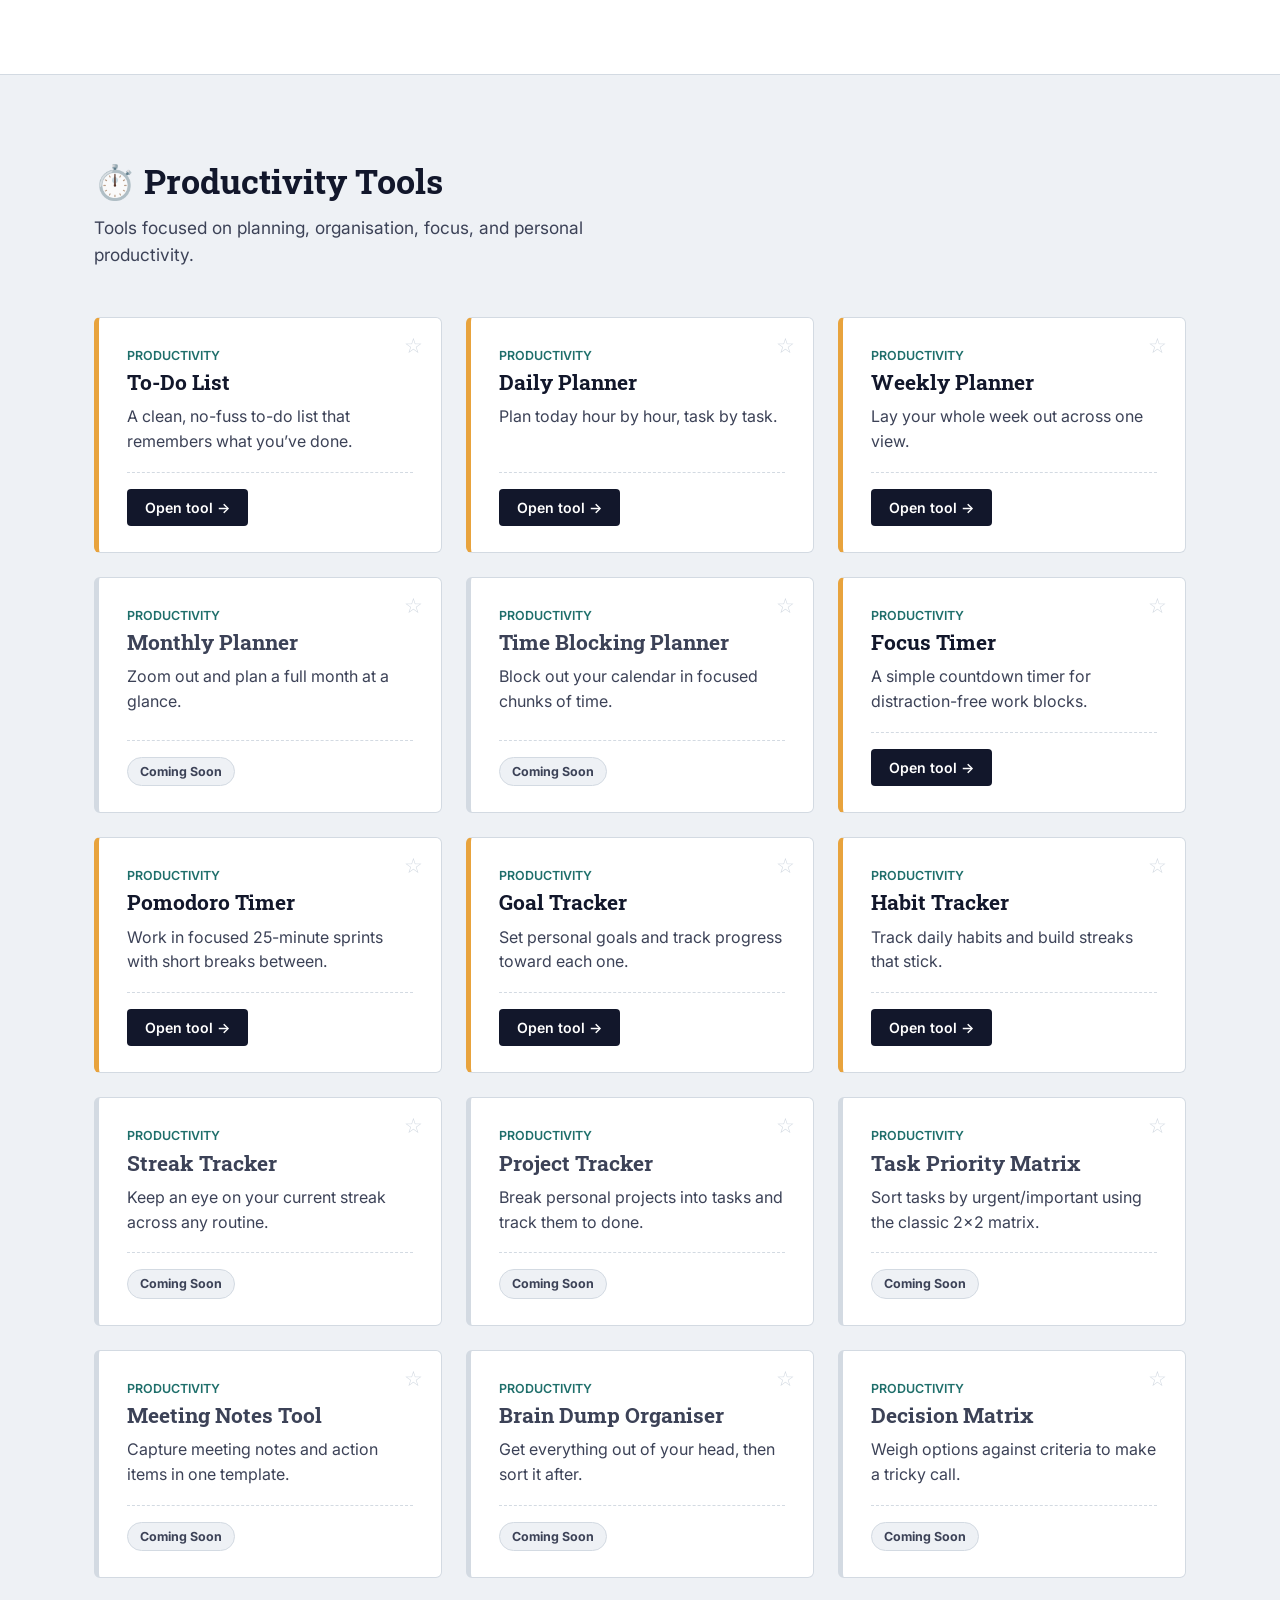
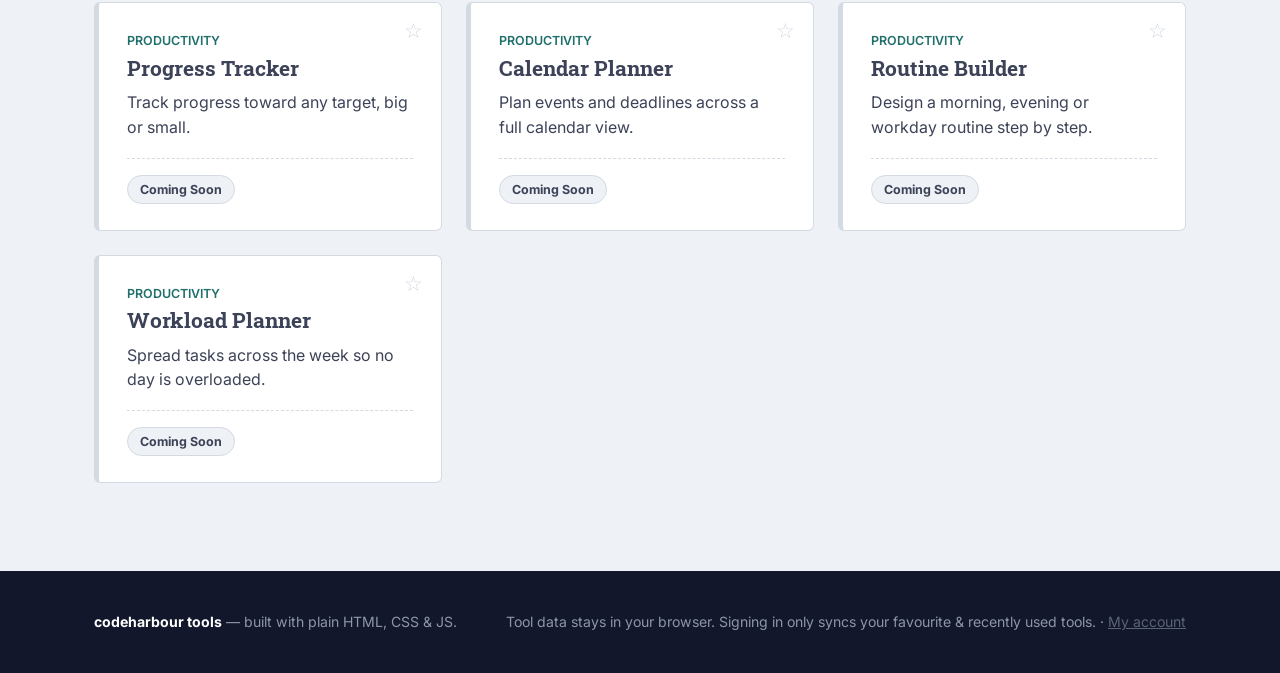
==== commit 99a89638: "Load remaining business tool implementations" ====
--- a/index.html
+++ b/index.html
@@ -8,114 +8,14 @@
 <link rel="stylesheet" href="style.css">
 </head>
 <body>
-
-<header class="nameplate">
-    <div class="container">
-        <a href="#top" class="brand">
-            <span class="brand-mark">CH</span>
-            <span class="brand-name">codeharbour<span>Free tools for school, work &amp; life</span></span>
-        </a>
-        <button class="nav-toggle" aria-label="Open menu" aria-expanded="false">☰</button>
-        <ul class="nav-links">
-            <li><a href="#top" aria-current="page">Home</a></li>
-            <li><a href="#student">Student</a></li>
-            <li><a href="#business">Business</a></li>
-            <li><a href="#productivity">Productivity</a></li>
-        </ul>
-        <div class="nav-auth" id="navAuth"></div>
-    </div>
-</header>
-
-<section class="hero" id="top">
-    <div class="blueprint-grid" aria-hidden="true"></div>
-    <div class="container">
-        <div class="hero-copy">
-            <p class="eyebrow-note">56 tools and counting — always free, nothing to install</p>
-            <h1>Every tool you need, in one harbour.</h1>
-            <p class="lede">Trackers, planners and calculators for students, small businesses and anyone trying to keep their week under control. Everything runs right here in your browser.</p>
-            <div class="hero-buttons">
-                <a href="#student" class="btn btn-primary">Browse tools</a>
-                <a href="#productivity" class="btn btn-outline">Jump to productivity</a>
-            </div>
-        </div>
-        <div class="trace-wrap" aria-hidden="true">
-            <svg viewBox="0 0 360 300" xmlns="http://www.w3.org/2000/svg">
-                <path class="trace-line" d="M20 260 L20 180 L110 180 L110 100 L230 100 L230 40 L340 40" />
-                <circle class="trace-node n1" cx="110" cy="180" r="7"/>
-                <circle class="trace-node n2" cx="230" cy="100" r="7"/>
-                <circle class="trace-node n3" cx="340" cy="40" r="7"/>
-            </svg>
-        </div>
-    </div>
-</section>
-
-<section class="section-tight" style="background:var(--paper-raised); border-bottom:1px solid var(--line);">
-    <div class="container service-picker">
-        <div class="service-picker-grid">
-            <a href="#student">🎓 Student Tools</a>
-            <a href="#business">💼 Business Tools</a>
-            <a href="#productivity">⏱️ Productivity Tools</a>
-        </div>
-    </div>
-</section>
-
-<section class="section" id="student">
-    <div class="container">
-        <div class="section-head">
-            <h2>🎓 Student Tools</h2>
-            <p>Tools designed to help students stay organised, manage their workload, and improve their study habits.</p>
-        </div>
-        <div class="ticket-grid" id="grid-student"></div>
-    </div>
-</section>
-
-<section class="section" id="business" style="background:var(--paper-raised); border-top:1px solid var(--line); border-bottom:1px solid var(--line);">
-    <div class="container">
-        <div class="section-head">
-            <h2>💼 Business Tools</h2>
-            <p>Tools that help small businesses, freelancers, clubs, and organisations manage operations and finances.</p>
-        </div>
-        <div class="ticket-grid" id="grid-business"></div>
-    </div>
-</section>
-
-<section class="section" id="productivity">
-    <div class="container">
-        <div class="section-head">
-            <h2>⏱️ Productivity Tools</h2>
-            <p>Tools focused on planning, organisation, focus, and personal productivity.</p>
-        </div>
-        <div class="ticket-grid" id="grid-productivity"></div>
-    </div>
-</section>
-
-<footer>
-    <div class="container">
-        <div><strong>codeharbour tools</strong> — built with plain HTML, CSS &amp; JS.</div>
-        <div>Tool data stays in your browser. Signing in only syncs your favourite &amp; recently used tools. · <a href="account.html" style="color:#5a6377;">My account</a></div>
-    </div>
-</footer>
-
-<div class="modal-overlay" id="modalOverlay">
-    <div class="modal-panel" role="dialog" aria-modal="true" aria-labelledby="modalTitle">
-        <div class="modal-head">
-            <div>
-                <div class="ticket-ref" id="modalRef">TOOL</div>
-                <h2 id="modalTitle">Tool name</h2>
-            </div>
-            <button class="modal-close no-print" id="modalClose" aria-label="Close">✕</button>
-        </div>
-        <div class="modal-body" id="modalBody"></div>
-    </div>
-</div>
-
+<header class="nameplate"><div class="container"><a href="#top" class="brand"><span class="brand-mark">CH</span><span class="brand-name">codeharbour<span>Free tools for school, work &amp; life</span></span></a><button class="nav-toggle" aria-label="Open menu" aria-expanded="false">☰</button><ul class="nav-links"><li><a href="#top" aria-current="page">Home</a></li><li><a href="#student">Student</a></li><li><a href="#business">Business</a></li><li><a href="#productivity">Productivity</a></li></ul><div class="nav-auth" id="navAuth"></div></div></header>
+<section class="hero" id="top"><div class="blueprint-grid" aria-hidden="true"></div><div class="container"><div class="hero-copy"><p class="eyebrow-note">56 tools and counting — always free, nothing to install</p><h1>Every tool you need, in one harbour.</h1><p class="lede">Trackers, planners and calculators for students, small businesses and anyone trying to keep their week under control. Everything runs right here in your browser.</p><div class="hero-buttons"><a href="#student" class="btn btn-primary">Browse tools</a><a href="#productivity" class="btn btn-outline">Jump to productivity</a></div></div><div class="trace-wrap" aria-hidden="true"><svg viewBox="0 0 360 300" xmlns="http://www.w3.org/2000/svg"><path class="trace-line" d="M20 260 L20 180 L110 180 L110 100 L230 100 L230 40 L340 40"/><circle class="trace-node n1" cx="110" cy="180" r="7"/><circle class="trace-node n2" cx="230" cy="100" r="7"/><circle class="trace-node n3" cx="340" cy="40" r="7"/></svg></div></div></section>
+<section class="section-tight" style="background:var(--paper-raised); border-bottom:1px solid var(--line);"><div class="container service-picker"><div class="service-picker-grid"><a href="#student">🎓 Student Tools</a><a href="#business">💼 Business Tools</a><a href="#productivity">⏱️ Productivity Tools</a></div></div></section>
+<section class="section" id="student"><div class="container"><div class="section-head"><h2>🎓 Student Tools</h2><p>Tools designed to help students stay organised, manage their workload, and improve their study habits.</p></div><div class="ticket-grid" id="grid-student"></div></div></section>
+<section class="section" id="business" style="background:var(--paper-raised); border-top:1px solid var(--line); border-bottom:1px solid var(--line);"><div class="container"><div class="section-head"><h2>💼 Business Tools</h2><p>Tools that help small businesses, freelancers, clubs, and organisations manage operations and finances.</p></div><div class="ticket-grid" id="grid-business"></div></div></section>
+<section class="section" id="productivity"><div class="container"><div class="section-head"><h2>⏱️ Productivity Tools</h2><p>Tools focused on planning, organisation, focus, and personal productivity.</p></div><div class="ticket-grid" id="grid-productivity"></div></div></section>
+<footer><div class="container"><div><strong>codeharbour tools</strong> — built with plain HTML, CSS &amp; JS.</div><div>Tool data stays in your browser. Signing in only syncs your favourite &amp; recently used tools. · <a href="account.html" style="color:#5a6377;">My account</a></div></div></footer>
+<div class="modal-overlay" id="modalOverlay"><div class="modal-panel" role="dialog" aria-modal="true" aria-labelledby="modalTitle"><div class="modal-head"><div><div class="ticket-ref" id="modalRef">TOOL</div><h2 id="modalTitle">Tool name</h2></div><button class="modal-close no-print" id="modalClose" aria-label="Close">✕</button></div><div class="modal-body" id="modalBody"></div></div></div>
 <div class="toast" id="toast"></div>
-
-<script src="supabase-config.js"></script>
-<script src="tools-catalog.js"></script>
-<script src="tools.js"></script>
-<script src="tools-extra.js"></script>
-<script src="tools-extra-2.js"></script>
-<script type="module" src="auth-nav.js"></script>
-</body>
-</html>
+<script src="supabase-config.js"></script><script src="tools-catalog.js"></script><script src="tools.js"></script><script src="tools-extra.js"></script><script src="tools-extra-2.js"></script><script src="tools-business-extra.js"></script><script type="module" src="auth-nav.js"></script>
+</body></html>
